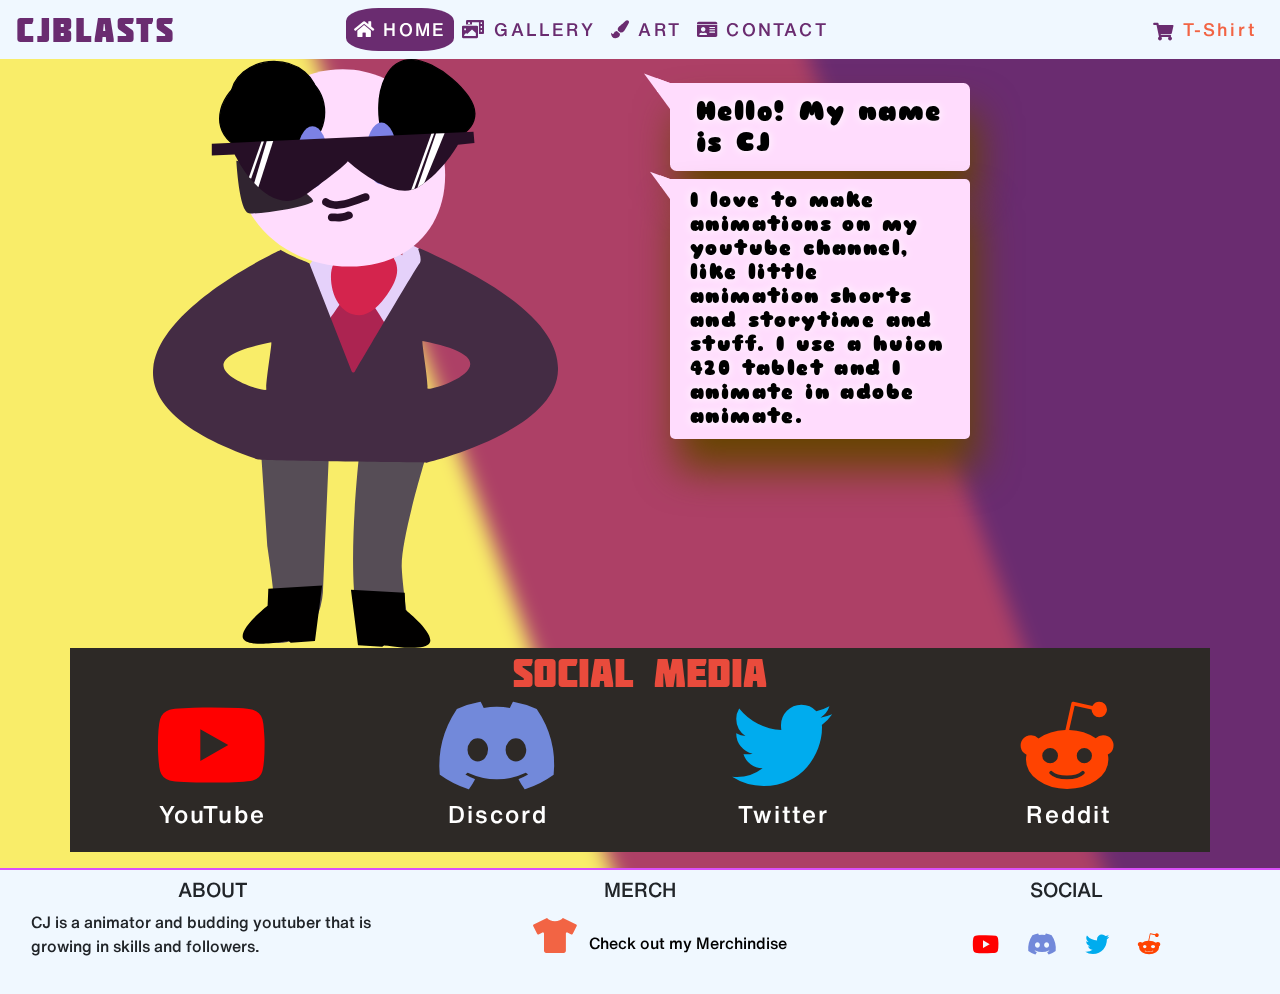
==== index.html @ e81a5bc8 "added media queries to help with stacking order of home page" ====
<!DOCTYPE html>
<html lang="en">
   <head>
      <meta charset="UTF-8" />
      <meta name="viewport" content="width=device-width, initial-scale=1.0" />
      <meta http-equiv="X-UA-Compatible" content="ie=edge" />
      <meta name="Description" content="animation premiere-pro cartoons" />
      <link rel="stylesheet"
         href="https://cdnjs.cloudflare.com/ajax/libs/twitter-bootstrap/4.5.2/css/bootstrap.min.css" />
      <link rel="stylesheet" href="https://cdnjs.cloudflare.com/ajax/libs/font-awesome/5.15.0/css/all.min.css" />
      <!-- *Custom CSS -->
      <link rel="preload" href="./css/fonts/HelveticaNowText-Medium.otf" />
      <link rel="preload" href="./css/fonts/Molot.otf" />
      <link rel="stylesheet" href="assets/css/transitions.css" />
      <link rel="stylesheet" href="assets/css/style.css" />
      <title>CJBlasts</title>
   </head>
   <body>
      <!-- *Navigation -->
      <!-- This was originally a basic bootrap navigation Bar template https://getbootstrap.com/docs/4.0/components/navbar/ -->
      <header class="container-fluid px-0">
         <nav class="my-navbar navbar navbar-expand-lg">
            <a class="navbar-brand banner-logo hvr-grow d-flex align-items-center" href="index.html">CJBlasts</a>
            <button
               class="navbar-toggler navbar-light"
               type="button"
               data-toggle="collapse"
               data-target="#navbarNav"
               aria-controls="navbarNav"
               aria-expanded="false"
               aria-label="Toggle navigation"
               >
            <span class="navbar-toggler-icon"></span>
            </button>
            <div class="collapse navbar-collapse" id="navbarNav">
               <!-- Aligned 4 main sites links to center to center -->
               <ul class="navbar-nav uppercase mx-auto my-auto justify-content-center">
                  <li class="nav-item active">
                     <a class="nav-link hvr-pulse-grow"
                        href="index.html"><i class="fas fa-home" aria-hidden="true"></i>
                     Home
                     <span class="sr-only">(current)</span></a>
                  </li>
                  <li class="nav-item">
                     <a class="nav-link hvr-pulse-grow"
                        href="gallery.html"><i class="fas fa-photo-video" aria-hidden="true"></i>
                     Gallery</a>
                  </li>
                  <li class="nav-item">
                     <a class="nav-link hvr-pulse-grow"
                        href="art.html"><i class="fas fa-paint-brush" aria-hidden="true"></i> Art</a>
                  </li>
                  <li class="nav-item">
                     <a class="nav-link hvr-pulse-grow"
                        href="contact.html"><i class="fas fa-id-card" aria-hidden="true"></i> Contact</a>
                  </li>
               </ul>
               <!-- Aligned Merch External Link to Right SIde -->
               <ul class="navbar-nav ml-auto justify-content-end">
                  <li class="nav-item sale">
                     <a class="nav-link hvr-grow" href="https://teespring.com/stores/cjblasts-merch" target="_blank"
                        rel="noopener" tabindex="-1" aria-disabled="true"><span id="purple"
                        ><i class="hvr-grow fas fa-shopping-cart"></i
                        ></span>
                     <span>T-Shirt</span></a>
                  </li>
               </ul>
            </div>
         </nav>
      </header>
      <!-- //*navigation -->
      <!-- Top Fold Figure-->
      <section class="container">
         <div class="row">
            <div class="col-6 col-md-6 col-sm-6 order-2 order-md-1 text-center">
               <svg class="my-fig" alt="animated Panda representing cjblasts" xmlns="http://www.w3.org/2000/svg"
                  viewbox="0 0 312.61 454.58" width="75%">
                  <defs>
                     <style>
                        .cls-1 {
                        fill: #e5d1fa;
                        }
                        .cls-2 {
                        fill: #564d56;
                        }
                        .cls-3 {
                        fill: #442c44;
                        }
                        .cls-4 {
                        fill: #010000;
                        }
                        .cls-5 {
                        fill: #ac2451;
                        }
                        .cls-6 {
                        fill: #d4244d;
                        }
                        .cls-7 {
                        fill: #ffdcfd;
                        }
                        .cls-8 {
                        stroke: #000;
                        stroke-miterlimit: 10;
                        }
                        .cls-9 {
                        fill: #302430;
                        }
                        .cls-10 {
                        fill: #260f26;
                        }
                        .cls-11 {
                        fill: #7c81e5;
                        }
                        .cls-12 {
                        fill: #fff;
                        }
                     </style>
                  </defs>
                  <title>introCJ</title>
                  <g id="Layer_1" data-name="Layer 1">
                     <g id="Layer_5" data-name="Layer 5">
                        <path class="cls-1"
                           d="M209.19,168.64a26.11,26.11,0,0,0-4,.94v-.06c1.3-1.78-.43-4.7-2.59-4.51a18.85,18.85,0,0,0-2.11.32,2.9,2.9,0,0,0-.06-.41,9.68,9.68,0,0,0,6.77-4,7.15,7.15,0,0,0,1.16-5,5.71,5.71,0,0,0-.85-2,2.77,2.77,0,0,0,1-1.17,5.59,5.59,0,0,0-1.69-7.23c-2.28-1.82-6.92-4.51-9.9-3.61s-3.89,4.61-4.47,7.5a3.26,3.26,0,0,0-.75-.12,3.18,3.18,0,0,0-4.5,0,3.11,3.11,0,0,0-.76,1.19c-.21.67-.39,1.34-.58,2a3,3,0,0,0-.59.15c-.07-.12-.15-.24-.23-.36l-.58-.73c-1.48-1.86-4.41-.63-5,1.32-.75,2.45-1.58,4.86-2.46,7.25,0-2.29-.06-4.59-.1-6.88,0-3.51-4.77-3.91-5.89-.8-.2.57-.4,1.13-.59,1.7a3.07,3.07,0,0,0-3-2.75c-5,0-7.21,7.74-9,11.43s-3.66,7.67-5.64,11.41v-.76c-.09-2.9-.19-5.8-.28-8.7-.07-2.08-2.57-4-4.51-2.59a10.34,10.34,0,0,0-1.66,1.51,2.42,2.42,0,0,0,0-.93,41.93,41.93,0,0,0,6.85-11c1.16-3.07-3-4.65-5-2.92a38,38,0,0,0-4.48,4.58,2.8,2.8,0,0,0-3.6.32c-.53.51-1,1-1.57,1.57a3.23,3.23,0,0,0-4.46.56,3.34,3.34,0,0,0-2-1.33,3.18,3.18,0,0,0-2.44-2.27c-.94-1.6-3.28-2.48-4.73-.76S122,155.09,120.7,157a2.5,2.5,0,0,0-.37,2.4h0a3.1,3.1,0,0,0,.59,3.61,7.66,7.66,0,0,0-.38,4.56,2.88,2.88,0,0,0,.72,1.24,31.3,31.3,0,0,0-1.58,5.78,3,3,0,0,0,2.22,3.62,3.07,3.07,0,0,0,1.17,0,42.47,42.47,0,0,0-1.57,4.7c-.54,2,1.47,4.55,3.69,3.69.3-.11.57-.25.84-.38a16.18,16.18,0,0,0-1.28,8.41c.39,2.63,4.32,2.8,5.48.72.52-.92,1-1.85,1.52-2.78q.06,3.62.33,7.23a3,3,0,0,0,1.7,2.62,37,37,0,0,0,1.75,4.56c1.08,2.32,5,1.71,5.48-.72q2-9.5,4.91-18.73l1.68-4.87a5.54,5.54,0,0,0,2.21,2.64,3,3,0,0,0,4.1-1.08,121.38,121.38,0,0,0,7.46-13.73c.89-1.85,1.77-3.71,2.67-5.55a80.61,80.61,0,0,0,.89,9.68c.33,2.19,3.64,2.93,5,1.32a10.78,10.78,0,0,0,2.18-4.12,6.57,6.57,0,0,0,2,2.13,2.74,2.74,0,0,0,2.38.27,5.34,5.34,0,0,0-.45,2.84,4.66,4.66,0,0,0,1.83,3.36c-5.13,4.55-10.12,9.26-15.37,13.68a2.55,2.55,0,0,0-.6,3.29,9.87,9.87,0,0,0-2,4,3.25,3.25,0,0,0,.42,2.45,3.09,3.09,0,0,0,4.51,3q6.24-3.5,12.64-6.69c-.16.42-.33.84-.49,1.27a3,3,0,0,0,2.1,3.69h0l1.5.36a2.87,2.87,0,0,0,3.42-1.71,10.89,10.89,0,0,0,3.32.21c3.83-.27,3.86-6.28,0-6a1.51,1.51,0,0,1-1.73-1.27,1.1,1.1,0,0,1,0-.18c.18-.37.36-.75.55-1.12a3,3,0,0,0,.07-2.78,54.46,54.46,0,0,0,3.3-6.34c7.33-4.07,14.75-8,22-12.17C214.65,172.3,212.37,168.15,209.19,168.64Z"
                           transform="translate(0.02 2)" />
                     </g>
                     <g id="Legs">
                        <path class="cls-2"
                           d="M83.59,304.25l4.6,69.7s6.36,41,4.82,44.23c-.06.13-21.08,12.72-20.52,21.68.29,4.63-2.15,8.31,22.93,8.82,22.57.45,30.89-16.72,33.93-28.35A54.53,54.53,0,0,0,131.1,410l5.19-119.57Z"
                           transform="translate(0.02 2)" />
                        <path class="cls-2"
                           d="M159.33,301.7S143,443.61,169.76,449.7s27.13-16.21,25.6-27c-1.17-8.23-3.07-23.72-3.38-32.17-.83-22.65,19.45-88.09,19.45-88.09Z"
                           transform="translate(0.02 2)" />
                        <path class="cls-3" d="M180,457" transform="translate(0.02 2)" />
                        <path class="cls-4"
                           d="M89,406.81l41.53-2.38L125,447.32l-18.72,1.19-1.53-1.19s-31.83,5.79-35.23-2S88.44,420,88.44,420Z"
                           transform="translate(0.02 2)" />
                        <path class="cls-4"
                           d="M194.3,410l-41.53-2.34,5.45,42.89,18.72,1.11,1.53-1.19s31.83,5.79,35.23-2-18.89-25.36-18.89-25.36Z"
                           transform="translate(0.02 2)" />
                     </g>
                     <g id="BOdy">
                        <path class="cls-5"
                           d="M184.7,211.25c1.52,20.14-12.23,46.87-27.32,46.87s-27.62-49.26-27.28-49.87c1.19-2.47,27.32-39.57,27.32-39.57S184.61,210.13,184.7,211.25Z"
                           transform="translate(0.02 2)" />
                        <path class="cls-6"
                           d="M137.33,166.1c0-13.63,9.12-21.68,24.06-21.68s27.06,3.05,27.06,16.68c0,6.21-3.51,12.53-7.66,18.68-5,7.35-13.26,16-21.41,16C144.45,195.79,137.33,179.7,137.33,166.1Z"
                           transform="translate(0.02 2)" />
                        <path class="cls-3"
                           d="M205.72,144.17l-1.06.47s3.45,8.55,1,11.23c-2.17,2.4-41.65,69.48-49.84,83.4a1.41,1.41,0,0,1-1.93.51,1.39,1.39,0,0,1-.61-.72l-32.64-83.45s-21.83-8.94-21.83-10.34c0,0-94.15,43-98.66,91.23-2.22,23.81,17.39,48.9,81,70.73,6.13,1,129.7,2.38,129.7,2.38s101-23.85,101.74-71.84C313,213,291.1,181.83,205.72,144.17ZM87.5,253.1c1,4.08-77.46-20.76,3.72-36.42C92.21,216.49,86.48,249,87.5,253.1Zm124.25-1c1-4.08-4.72-36.62-3.72-36.42,81.18,15.64,2.7,40.49,3.72,36.4Z"
                           transform="translate(0.02 2)" />
                     </g>
                     <path class="cls-7"
                        d="M66.48,84.59c0-40.68,33.61-78.66,80-78.66s79,41,79,81.66-27.61,70.66-74,70.66S66.48,125.27,66.48,84.59Z"
                        transform="translate(0.02 2)" />
                     <path class="cls-8" d="M237.67,68.3" transform="translate(0.02 2)" />
                     <path class="cls-8" d="M61.5,43.79" transform="translate(0.02 2)" />
                     <ellipse class="cls-8" cx="93.44" cy="29.83" rx="33.45" ry="27.96" />
                     <path class="cls-8"
                        d="M51.42,44.19C51.42,25,74.22,4.47,95,4.47S132.48,20,132.48,39.19,115.68,73.91,95,73.91,51.42,63.37,51.42,44.19Z"
                        transform="translate(0.02 2)" />
                     <path class="cls-8"
                        d="M174.25,36.1c-.05-15.79,6.26-37.6,25.09-37.6s49.09,25.8,49.09,41.6-21.27,24.6-40.1,24.6S174.35,70.59,174.25,36.1Z"
                        transform="translate(0.02 2)" />
                     <path class="cls-9"
                        d="M85.25,80.55,64.31,76.46s2,39.32,9.7,40.6,47.23-5.11,49.53-9.19S85.25,80.55,85.25,80.55Z"
                        transform="translate(0.02 2)" />
                     <path class="cls-10"
                        d="M163.47,101.7c-8,2.41-20.6,9.47-28.61,4.08-3.21-2.16-6.22,3-3,5.18,9.86,6.64,23.35-.51,33.23-3.47C168.75,106.4,167.18,100.6,163.47,101.7Z"
                        transform="translate(0.02 2)" />
                     <path class="cls-10"
                        d="M149.72,116c-4,1.88-7.59,1.28-11.82,1.33-3.86,0-3.87,6,0,6,2.61,0,5.07.4,7.69,0a24.28,24.28,0,0,0,7.16-2.2C156.24,119.52,153.2,114.35,149.72,116Z"
                        transform="translate(0.02 2)" />
                     <g id="pupils">
                        <ellipse class="cls-11" cx="123.05" cy="75.72" rx="11.89" ry="23.87" />
                        <ellipse class="cls-11" cx=" 176.31" cy="72.94" rx="11.89" ry="23.87" />
                     </g>
                  </g>
                  <g id="shades">
                     <path class="cls-10"
                        d="M247.36,54.17l-202,9.19v9.17L63,71.78s25,51.57,54.89,30.89c0,0,31.4-22.72,32.43-25.79a127.26,127.26,0,0,0,21.45,15.51,4.36,4.36,0,0,0,2.82,1.51c10.25,5.25,21.78,8.37,30.37,2.9,19.66-12.51,30.38-32.68,30.38-32.68l12.77-1.28Z"
                        transform="translate(0.02 2)" />
                     <polygon class="cls-12" points="74.05 91.37 75.71 92.51 85.57 63.6 83.72 63.61 74.05 91.37" />
                     <polygon class="cls-12"
                        points="201.65 100.42 199.3 101.19 214.85 57.65 217.05 57.58 201.65 100.42" />
                     <polygon class="cls-12" points="78.12 95.74 81.33 99 92.79 63.32 87.75 63.49 78.12 95.74" />
                     <polygon class="cls-12"
                        points="209.3 95.87 204.07 99.44 218.45 57.52 225.08 57.22 209.3 95.87" />
                  </g>
               </svg>
            </div>
            <div class="col-6 col-md-6 col-sm-6 order-1 order-md-2 speech1">
            <div class="col-md-6 col-sm-6">
                 <div class="speech-bubble bubble-box my-2 mt-4">Hello! My name is CJ</div>
               </div>
               <div class="col-md-6 col-sm-6">
                  <div class="speech-bubble2 bubble-box my-2">
                     I love to make animations on my youtube channel, like little
                     animation shorts and storytime and stuff. I use a huion 420 tablet
                     and I animate in adobe animate.
                  </div>
               </div>
            </div>
         </div>
      </section>
      <!-- Bottom Fold -->
      <div class="container social-media mb-3">
         <div class="row">
            <div class="col-12">
               <h1 class="text-center title">Social Media</h1>
            </div>
            <div class="col-6 col-sm-3 social-menuitem">
               <a class="hvr-icon-pulse-grow" href="https://www.youtube.com/channel/UCu1IbqTtDa-7ZE2TJ-E0V5A?"
                  target="_blank" rel="noopener"><i class="red fab fa-youtube hvr-icon" aria-hidden="true"></i>
               <span class="sr-only"></span><span class="menu-item">YouTube</span></a>
            </div>
            <div class="col-6 col-sm-3 social-menuitem">
               <a class="hvr-icon-pulse-grow" href="https://discord.gg/ZRtvAWMe7R" target="_blank"
                  rel="noopener"><i class="discord fab fa-discord hvr-icon" aria-hidden="true"></i>
               <span class="sr-only"></span><span class="menu-item">Discord</span></a>
            </div>
            <div class="col-6 col-sm-3 social-menuitem">
               <a class="hvr-icon-pulse-grow" href="https://twitter.com/BlastsCj" target="_blank"
                  rel="noopener"><i class="twitter fab fa-twitter hvr-icon" aria-hidden="true"></i>
               <span class="sr-only"></span><span class="menu-item">Twitter</span></a>
            </div>
            <div class="col-6 col-sm-3 social-menuitem">
               <a class="hvr-icon-pulse-grow" href="https://www.reddit.com/r/CJBlasts/" target="_blank"
                  rel="noopener"><i
                  class="reddit fab fa-reddit-alien hvr-icon"
                  aria-hidden="true"
                  ></i>
               <span class="sr-only"></span><span class="menu-item">Reddit</span></a>
            </div>
         </div>
      </div>
      <!--    Footer -->
      <footer class="container-fluid pt-2 social">
         <div class="row">
            <div class="col-sm-4">
               <h5 class="uppercase text-center">About</h5>
               <p class="inline-block px-3">
                  CJ is a animator and budding youtuber that is growing in skills and
                  followers.
               </p>
            </div>
            <div class="col-sm-4">
               <h5 class="uppercase text-center">Merch</h5>
               <ul class="text-center">
                  <li class="list-inline footer-item">
                     <a class="offer" href="https://teespring.com/stores/cjblasts-merch" target="_blank"
                        rel="noopener"><i class="fas fa-tshirt" title="Merchindise Store"></i>&nbsp;&nbsp;&nbsp;Check
                     out my <span>Merchindise</span></a>
                  </li>
               </ul>
            </div>
            <div class="col-sm-4">
               <h5 class="uppercase text-center">Social</h5>
               <ul class="list-inline social-links text-center">
                  <li class="list-inline-item ui-footer">
                     <a class="hvr-icon-pulse-grow btn-sm"
                        href="https://www.youtube.com/channel/UCu1IbqTtDa-7ZE2TJ-E0V5A?" target="_blank"
                        rel="noopener">
                     <i class="red fab fa-youtube hvr-icon" aria-hidden="true"></i>
                     <span class="sr-only"></span>
                     </a>
                  </li>
                  <li class="list-inline-item ui-footer">
                     <a class="hvr-icon-pulse-grow btn-sm" href="https://discord.gg/ZRtvAWMe7R" target="_blank"
                        rel="noopener">
                     <i
                        class="discord fab fa-discord hvr-icon"
                        aria-hidden="true"
                        ></i>
                     <span class="sr-only"></span>
                     </a>
                  </li>
                  <li class="list-inline-item ui-footer">
                     <a class="hvr-icon-pulse-grow btn-sm" href="https://twitter.com/BlastsCj" target="_blank"
                        rel="noopener"><i
                        class="twitter fab fa-twitter hvr-icon"
                        aria-hidden="true"
                        ></i>
                     <span class="sr-only"></span>
                     </a>
                  </li>
                  <li class="list-inline-item ui-footer">
                     <a class="hvr-icon-pulse-grow btn-sm" href="https://www.reddit.com/r/CJBlasts/" target="_blank"
                        rel="noopener">
                     <i
                        class="reddit fab fa-reddit-alien hvr-icon"
                        aria-hidden="true"
                        ></i>
                     <span class="sr-only"></span>
                     </a>
                  </li>
               </ul>
            </div>
         </div>
      </footer>
      <!--   //Footer -->
      <script src="https://cdnjs.cloudflare.com/ajax/libs/jquery/3.5.1/jquery.slim.min.js"></script>
      <script src="https://cdnjs.cloudflare.com/ajax/libs/popper.js/1.16.1/umd/popper.min.js"></script>
      <script src="https://cdnjs.cloudflare.com/ajax/libs/twitter-bootstrap/4.5.2/js/bootstrap.min.js"></script>
   </body>
</html>
---- assets/css/transitions.css ----
/* *Animation logo Eyes */
#eyes {
    animation: squeeze 2.4s infinite;
}

@keyframes blink {
    90% {
        transform: none;
        animation-timing-function: ease-in;
    }

    93% {
        transform: translateY(15px) scaleY(0);
    }

    100% {
        animation-timing-function: ease-out;
    }
}

@keyframes squeeze {
    90% {
        transform: none;
        animation-timing-function: ease-in;
    }

    93% {
        transform: translateY(3px) scaleY(0.8);
    }

    100% {
        animation-timing-function: ease-out;
    }
}

/* //*animation logo eyes */

/* Sun Glases */
@keyframes yourAnimation {
    0% {
        transform: rotate(0) translateY(-15%);
        opacity: 0;
    }

    100% {
        transform: rotate(0) translateY(0);
        opacity: 1;
    }
}

#shades {
    animation: yourAnimation 3s forwards 0s ease;
}

/* //Sun Glases */

/* *HOVER.CSS Grow animation */
.hvr-grow {
    display: inline-block;
    vertical-align: middle;
    transform: translateZ(0);
    box-shadow: 0 0 1px rgba(0, 0, 0, 0);
    backface-visibility: hidden;
    -moz-osx-font-smoothing: grayscale;
    transition-duration: 0.3s;
    transition-property: transform;
}

.hvr-grow:hover,
.hvr-grow:focus,
.hvr-grow:active {
    transform: scale(1.1);
}

/* //*banner grow animation */

/*      HOVER.CSS Pulse-Grow */
@-webkit-keyframes hvr-pulse {
    25% {
        -webkit-transform: scale(1.1);
        transform: scale(1.1)
    }

    75% {
        -webkit-transform: scale(0.9);
        transform: scale(0.9)
    }
}

@keyframes hvr-pulse {
    25% {
        -webkit-transform: scale(1.1);
        transform: scale(1.1)
    }

    75% {
        -webkit-transform: scale(0.9);
        transform: scale(0.9)
    }
}

.hvr-pulse {
    display: inline-block;
    vertical-align: middle;
    -webkit-transform: perspective(1px) translateZ(0);
    transform: perspective(1px) translateZ(0);
    box-shadow: 0 0 1px rgba(0, 0, 0, 0)
}

.hvr-pulse:active,
.hvr-pulse:focus,
.hvr-pulse:hover {
    -webkit-animation-name: hvr-pulse;
    animation-name: hvr-pulse;
    -webkit-animation-duration: 1s;
    animation-duration: 1s;
    -webkit-animation-timing-function: linear;
    animation-timing-function: linear;
    -webkit-animation-iteration-count: infinite;
    animation-iteration-count: infinite
}

@-webkit-keyframes hvr-pulse-grow {
    to {
        -webkit-transform: scale(1.1);
        transform: scale(1.1)
    }
}

@keyframes hvr-pulse-grow {
    to {
        -webkit-transform: scale(1.1);
        transform: scale(1.1)
    }
}

.hvr-pulse-grow {
    display: inline-block;
    vertical-align: middle;
    -webkit-transform: perspective(1px) translateZ(0);
    transform: perspective(1px) translateZ(0);
    box-shadow: 0 0 1px rgba(0, 0, 0, 0);
}

.hvr-pulse-grow:active,
.hvr-pulse-grow:focus,
.hvr-pulse-grow:hover {
    -webkit-animation-name: hvr-pulse-grow;
    animation-name: hvr-pulse-grow;
    -webkit-animation-duration: .3s;
    animation-duration: .3s;
    -webkit-animation-timing-function: linear;
    animation-timing-function: linear;
    -webkit-animation-iteration-count: infinite;
    animation-iteration-count: infinite;
    -webkit-animation-direction: alternate;
    animation-direction: alternate;

}

/*    //  HOVER.CSS Pulse-Grow */


/* HOVER CSS Icon Pulse Grow */
@-webkit-keyframes hvr-icon-pulse-grow {
    to {
        -webkit-transform: scale(1.3);
        transform: scale(1.3);
    }
}

@keyframes hvr-icon-pulse-grow {
    to {
        -webkit-transform: scale(1.3);
        transform: scale(1.3);
    }
}

.hvr-icon-pulse-grow {
    display: inline-block;
    vertical-align: middle;
    -webkit-transform: perspective(1px) translateZ(0);
    transform: perspective(1px) translateZ(0);
    box-shadow: 0 0 1px rgba(0, 0, 0, 0);
}

.hvr-icon-pulse-grow .hvr-icon {
    -webkit-transform: translateZ(0);
    transform: translateZ(0);
    -webkit-transition-timing-function: ease-out;
    transition-timing-function: ease-out;
}

.hvr-icon-pulse-grow:active .hvr-icon,
.hvr-icon-pulse-grow:focus .hvr-icon,
.hvr-icon-pulse-grow:hover .hvr-icon {
    -webkit-animation-name: hvr-icon-pulse-grow;
    animation-name: hvr-icon-pulse-grow;
    -webkit-animation-duration: 0.3s;
    animation-duration: 0.3s;
    -webkit-animation-timing-function: linear;
    animation-timing-function: linear;
    -webkit-animation-iteration-count: infinite;
    animation-iteration-count: infinite;
    -webkit-animation-direction: alternate;
    animation-direction: alternate;
}

@-webkit-keyframes hvr-icon-pulse-shrink {
    to {
        -webkit-transform: scale(0.8);
        transform: scale(0.8);
    }
}

@keyframes hvr-icon-pulse-shrink {
    to {
        -webkit-transform: scale(0.8);
        transform: scale(0.8);
    }
}

/*  //HOVER CSS Icon Pulse Grow */

/* CJ slides in/// Contact Page*/
@keyframes yourAnimation1 {
    0% {
        transform: rotate(0) translatex(-100%);
        opacity: 0;
    }

    100% {
        transform: rotate(0) translatex(0);
        opacity: 1;
    }
}

#slid-in {
    animation: yourAnimation1 4s forwards 0s ease;
}

/* // CJ slides in */

/* Speech Bubbles */
@keyframes yourAnimation2 {
    0% {
        transform: translateX(200px);
    }

    7% {
        transform: rotate(xx) translateX(900px);
    }
}

.speech1 {
    animation: yourAnimation2 2s forwards 0s linear;

}

/* //Speech Bubbles */
---- assets/css/style.css ----
@import url(https://fonts.googleapis.com/css?family=Sniglet|Raleway:900);

@font-face {
    font-family: HelveticaRegular;
    src: url(../css/fonts/HelveticaNowText-Regular.otf);
}

@font-face {
    font-family: HelveticaMedium;
    src: url(../css/fonts/HelveticaNowText-Medium.otf);
}

@font-face {
    font-family: Molot;
    src: url(../css/fonts/Molot.otf);
}

:root {
    --active-color: #f26444;
}

/* I customimzed and changed colours taken from a pattern at https://gradienta.io/ */
body {
    font-family: "HelveticaMedium";
    height: 100%;
    background: linear-gradient(70deg,
            #f9ed69 0%,
            #f9ed69 40%,
            #ad4066 calc(40% + 1px),
            #ad4066 60%,
            #ad4066 calc(60% + 1px),
            #ad4066 70%,
            #6a2c70 calc(70% + 1px),
            #6a2c70 100%);
    background-repeat: no-repeat;
    background-size: cover;
    backdrop-filter: blur(10px);
    /* backdrop-filter: invert(1); */
}

#purple {
    color: #6a2c70;
}

.purple {
    color: #6a2c70;
}

.discord {
    color: #7289da;
}

.twitter {
    color: #00acee;
}

.reddit {
    color: #ff4301;
}

.red {
    color: #ff0000;
}

.sale span {
    color: #f26444;
}

.sale a {
    color: #6a2c70;
}

/*........................................... //Colours */

/* .......................................... special */
h1,
h2,
h3,
h4 {
    margin: 0;
}

.uppercase {
    text-transform: uppercase;
}

.inline-block {
    display: inline-block;
}

.text-center {
    text-align: center;
}

h1 {
    font-family: "Molot";
}

/* .............................................................// special */

/*  .........................................Customized Bootsrap Navigation */
.navbar .navbar-brand {
    font-family: "Molot";
    color: #6a2c70;
    font-size: 34px;
    max-height: 40px;
    max-width: 30%;
    letter-spacing: 2.5px;
    overflow: visible;
    padding-top: 0;
    padding-bottom: 0;
}

.my-navbar {
    font-family: "HelveticaMedium";
    background-color: aliceblue;
    width: 100%;
    z-index: 3;
}

a.nav-link {
    font-size: 18px;
}

.navbar-nav .nav-link {
    color: #6a2c70;
    letter-spacing: 2.2px;
}

.navbar-nav>.active>a {
    background-color: #6a2c70;
    color: #fff;
    border-radius: 30%;
}

/*  ...........................//.Navigation */

/* .................................................Home Page Top Fold*/
/* Added an extra speech bubble and customized font properties and colours, original source found https://www.youtube.com/watch?v=4n-HajZScKQ*/

.bubble-box {
    margin: 0;
    background: transparent;
    font-size: 25px;
    font-family: "Sniglet", cursive;
    font-weight: 800;
    display: flex;
    width: 300px;
}

.speech-bubble {
    font-size: 26px !important;

}

.speech-bubble,
.speech-bubble2 {
    color: black;
    text-shadow: white 0px 0px 10px;
    background-color: #ffdcfd;
    padding: 0.5em 1em;
    position: relative;
    border-radius: 0 0.25em 0.25em 0.25em;
    box-shadow: 7px 30px 40px #664400;
    transition: 0.5s;
    animation: speech 0.7s linear 1;
    /* More custom code */
    font-family: "Sniglet", cursive;
    font-size: 20px;
    line-height: 1.2;
    letter-spacing: 1.4px;
    font-weight: 600;
    align-content: justify;
}

.speech-bubble2::after,
.speech-bubble::after {
    content: "";
    position: absolute;
    border: 0.5em solid transparent;
    border-top-color: #ffdcfd;
    border-right-color: #ffdcfd;
    right: 100%;
    top: 0%;
    transform: skewY(20deg);
    transform-origin: 100% 100%;
}


/*Keyframes copied from original source found https://www.youtube.com/watch?v=4n-HajZScKQ*/
@keyframes speech {

    0% {
        top: -20px;
    }

    25% {
        top: 5px;
        box-shadow: 7px 40px 40px #664400;
    }

    50% {
        top: 20px;
    }

    75% {
        top: -20px;
        box-shadow: 7px -10px 50px #664400;
    }

    0% {
        top: -20px;
    }
}

.title {
    color: #e94b3cff;
}

.social-media {
    background: #2d2926ff;
}

.social-menuitem {
    text-align: center;
    padding-bottom: 20px;
}

.social-menuitem a {
    color: #fff;
    font-size: 24px;
    text-decoration: none;
    font-weight: 200;
    letter-spacing: 2px;
}

.social-menuitem a i {
    font-size: 100px;
    display: block;
}

.social-media a:hover {
    color: #ff4301;

}

/* ....................................................*Footer       */
footer {

    background-color: aliceblue;
    height: 100%;
    border-top: solid 2px#da50fa;
}

.social-links.btn-fr {
    padding: 0.25rem 0.5rem;
    font-size: 2rem;
    line-height: 2.5;
}

.footer-item a i {
    padding-top: 8px;
    display: inline-block;
    font-size: 35px;
    color: #f26444;
}

.footer-item a {
    width: 100%;
    text-decoration: none;
    color: black;
    height: 100px;
}



/*.............................................//*Footer */

/* Video modals copied from https://mdbootstrap.com/plugins/jquery/video/ */
.gallery {
    -webkit-column-count: 3;
    -moz-column-count: 3;
    column-count: 3;
    -webkit-column-width: 33%;
    -moz-column-width: 33%;
    column-width: 33%;
}

.gallery .pics {
    -webkit-transition: all 350ms ease;
    transition: all 350ms ease;
}

.gallery .animation {
    -webkit-transform: scale(1);
    -ms-transform: scale(1);
    transform: scale(1);
}

@media (max-width: 450px) {
    .gallery {
        -webkit-column-count: 1;
        -moz-column-count: 1;
        column-count: 1;
        -webkit-column-width: 100%;
        -moz-column-width: 100%;
        column-width: 100%;
    }
}

@media (max-width: 400px) {
    .btn.filter {
        padding-left: 1.1rem;
        padding-right: 1.1rem;
    }
}

/*................................................ //Gallery */
.btn-sm {
    padding: 0.25rem 0.5rem;
    font-size: 1.5rem;
    line-height: 2.5;
    border-radius: 0.2rem;
}

.showcase-video {
    background: #fff;
    border: 2px solid #da50fa;
    box-shadow: 10px 10px 8px #888888;
    width: 90%;
}

.embed-responsive-16by9 {
    min-height: 315px;
}

.showcase-text {
    padding-left: 20px;
    text-align: center;
    letter-spacing: 2px;
    word-spacing: 3px;
    line-height: 1.5;
    min-height: 315px;
    text-shadow: 0.1px 0.1px 0.1px #000;
}

.modal,
a {
    cursor: pointer;
}

.showcase-link,
a:hover,
a:focus,
a:active {
    text-decoration: none;
    color: inherit;
}

/*Customized Social Links and image borders on modals*/

.social-links.btn-fr {
    padding: 0.25rem 0.5rem;
    font-size: 1.5rem;
    line-height: 2.5;
}

.img-fluid {
    max-width: 100%;
    height: auto;
    border: 2px solid #da50fa;
    box-shadow: 10px 10px 8px #888888;
}

/*       //Gallery */

/* ..........................................................Art Page */

/* Flex Grid taken from W3School https://www.w3schools.com/howto/howto_css_image_grid_responsive.asp */
.row .art-row {
    display: flex;
    flex-wrap: wrap;
    padding: 0 4px;
}

/* Create four equal columns that sits next to each other */
.column {
    flex: 25%;
    max-width: 25%;
    padding: 0 4px;
}

.column img {
    margin-top: 8px;
    vertical-align: middle;
    width: 100%;
}

/* Responsive layout - makes a two column-layout instead of four columns */
@media screen and (max-width: 800px) {
    .column {
        flex: 50%;
        max-width: 50%;
    }
}

/* Responsive layout - makes the two columns stack on top of each other instead of next to each other */
@media screen and (max-width: 600px) {
    .column {
        flex: 100%;
        max-width: 100%;
    }
}



/*  //Art */

/* Contact US  */
/* orignial form is called "under the sea" found at https://www.mockplus.com/blog/post/contact-us-page-template 
Some custom colors and font properties in below code*/

form {
    margin: 0 auto;
    width: 80%;
    color: black;
    position: relative;
    /* To make animation slide behind the form */
    overflow: hidden;
    z-index: 5;
    overflow: hidden;
}

label,
input,
textarea {
    display: block;
    width: 80%;
}

input,
textarea {
    width: 80%;
    border-radius: 20px;
    outline: none;
    padding: 10px;
    font-family: "Sniglet", cursive;
    font-size: 1em;
    color: #676767;
    transition: border 0.5s;
    -webkit-transition: border 0.5s;
    -moz-transition: border 0.5s;
    -o-transition: border 0.5s;
    border: solid 3px #da50fa;
    -webkit-box-sizing: border-box;
    -moz-box-sizing: border-box;
    box-sizing: border-box;
}

input:focus,
textarea:focus {
    border: solid 3px #da50fa;
}

textarea {
    height: 100px;
    resize: none;
    overflow: auto;
}

input[type="submit"] {
    background-color: #f26444;
    color: white;
    height: 50px;
    cursor: pointer;
    margin-top: 30px;
    font-size: 1.29em;
    font-family: "Sniglet", cursive;
    -webkit-transition: background-color 0.5s;
    -moz-transition: background-color 0.5s;
    -o-transition: background-color 0.5s;
    transition: background-color 0.5s;
}

input[type="submit"]:hover {
    background-color: #f26444;
}

label {
    font-size: 1.5em;
    margin-top: 20px;
    padding-left: 20px;
}


.contact-box {
    letter-spacing: 2px;
    word-spacing: 4px;
    line-height: 1.5;
    min-height: 315px;
    text-shadow: 0.1px 0.1px 0.1px #000;
    font-size: 18px;
}

svg.my-fig {}

@media (max-width: 767px) {
    .speech1 {
        order: 1;
    }

    svg.my-fig {
        order: 2;
        height: 700px;
        width: auto;
        position: relative;
        ;
    }
}



@media (max-width: 1199px) {
    svg.my-fig {
        height: 400px;
        width: auto;
        position: relative;
        content-visibility: auto;
        top: 350px;
        right: 130px;
        display: block;

    }

    .social-media {
        position: relative;
        top: 200px;
    }

    footer {
        position: relative;
        top: 190px;
    }

}
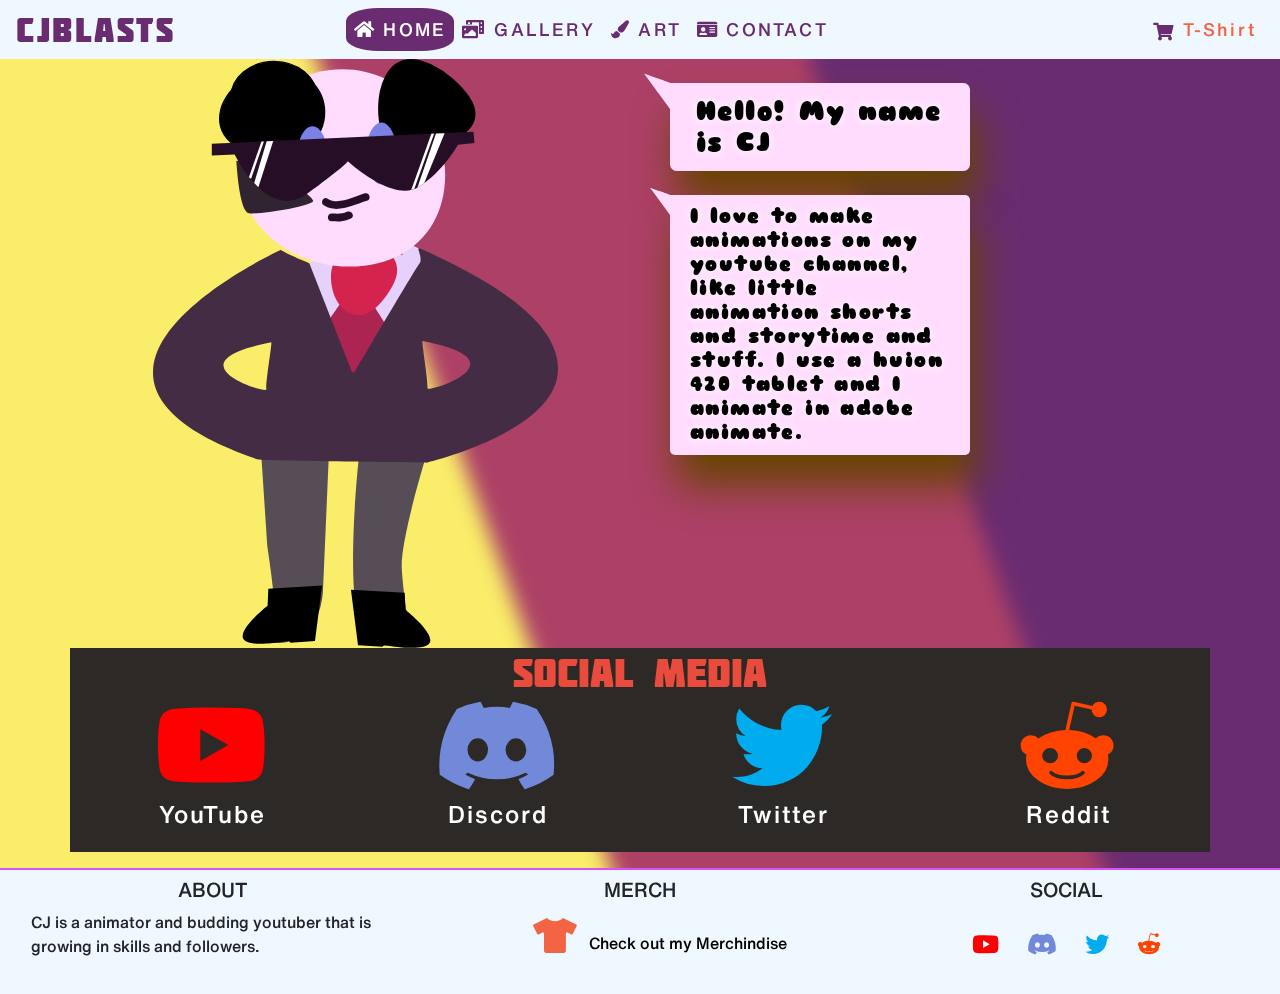
==== commit 9fd3c3dc: "updated media queries for home page" ====
--- a/index.html
+++ b/index.html
@@ -193,7 +193,7 @@
                  <div class="speech-bubble bubble-box my-2 mt-4">Hello! My name is CJ</div>
                </div>
                <div class="col-md-6 col-sm-6">
-                  <div class="speech-bubble2 bubble-box my-2">
+                  <div class="speech-bubble2 bubble-box mt-4 my-2">
                      I love to make animations on my youtube channel, like little
                      animation shorts and storytime and stuff. I use a huion 420 tablet
                      and I animate in adobe animate.
--- a/assets/css/style.css
+++ b/assets/css/style.css
@@ -514,7 +514,7 @@
         height: 700px;
         width: auto;
         position: relative;
-        ;
+
     }
 }
 
@@ -542,4 +542,25 @@
         top: 190px;
     }
 
+    .speech-bubble2::after,
+    .speech-bubble::after {
+        content: "";
+        position: absolute;
+        border: 0.5em solid transparent;
+        border-top-color: #ffdcfd;
+        border-right-color: #ffdcfd;
+        right: 80%;
+        top: 100%;
+        transform: skewY(5deg);
+        transform-origin: 100% 100%;
+    }
+
+
+    .speech-bubble,
+    .speech-bubble2 {
+        border-radius: 0.25em 0.25em 0.25em 0.25em;
+
+
+    }
+
 }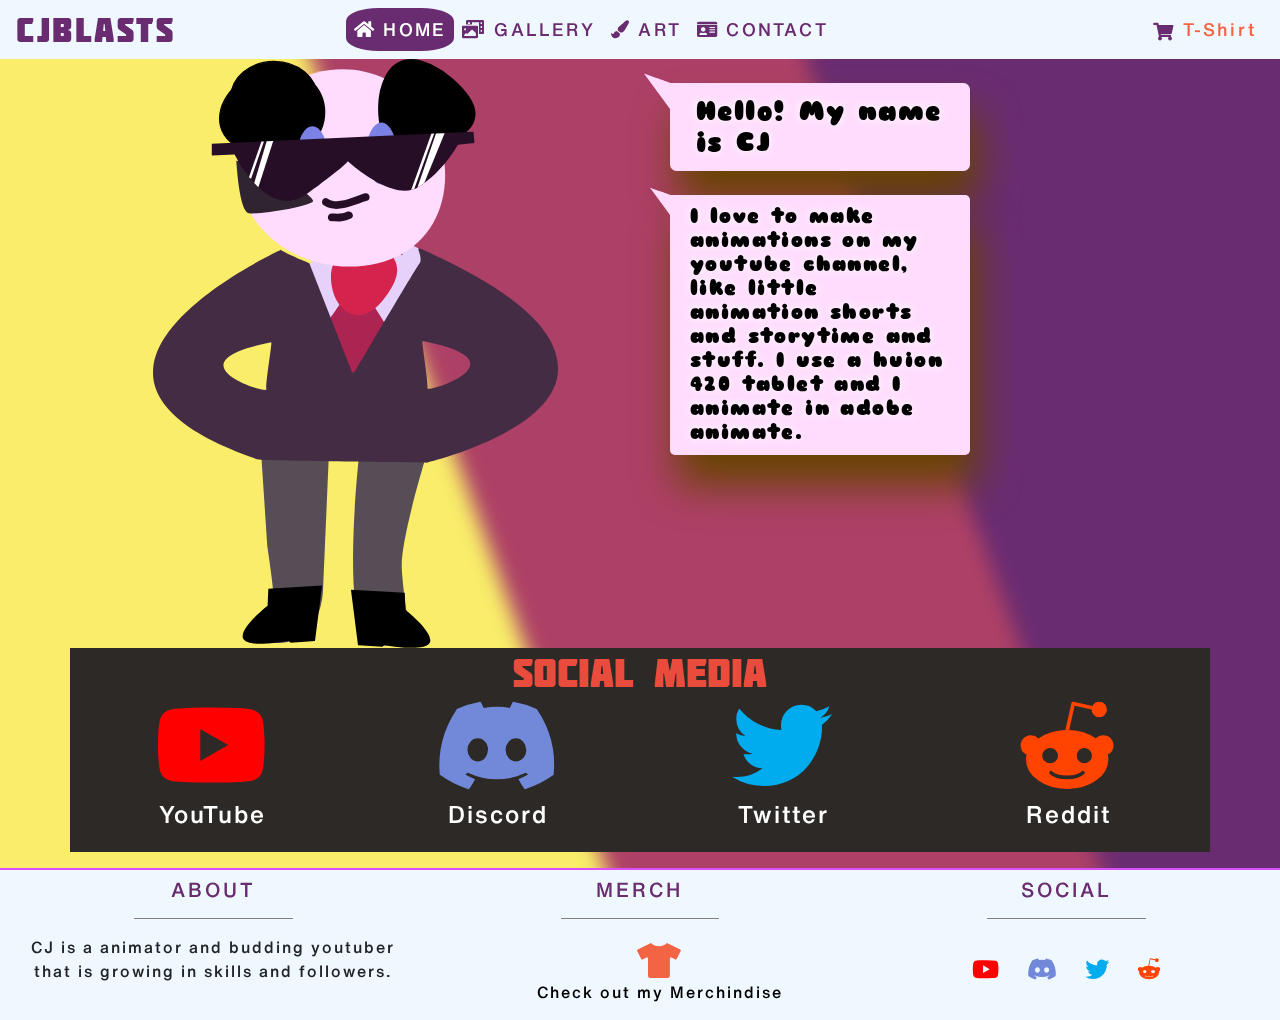
==== commit 0ce05182: "fixed layout global layout of the footer" ====
--- a/index.html
+++ b/index.html
@@ -18,7 +18,8 @@
    <body>
       <!-- *Navigation -->
       <!-- This was originally a basic bootrap navigation Bar template https://getbootstrap.com/docs/4.0/components/navbar/ -->
-      <header class="container-fluid px-0">
+      <div class="wrapper">
+        <header class="container-fluid px-0">
          <nav class="my-navbar navbar navbar-expand-lg">
             <a class="navbar-brand banner-logo hvr-grow d-flex align-items-center" href="index.html">CJBlasts</a>
             <button
@@ -236,26 +237,29 @@
       <!--    Footer -->
       <footer class="container-fluid pt-2 social">
          <div class="row">
-            <div class="col-sm-4">
-               <h5 class="uppercase text-center">About</h5>
+            <div class="col-sm-4 text-center">
+               <h5 class="footer-title uppercase">About</h5>
+               <hr class="new1">
                <p class="inline-block px-3">
                   CJ is a animator and budding youtuber that is growing in skills and
                   followers.
                </p>
             </div>
-            <div class="col-sm-4">
-               <h5 class="uppercase text-center">Merch</h5>
+            <div class="col-sm-4 text-center">
+               <h5 class="footer-title uppercase">Merch</h5>
+               <hr class="new1">
                <ul class="text-center">
                   <li class="list-inline footer-item">
                      <a class="offer" href="https://teespring.com/stores/cjblasts-merch" target="_blank"
-                        rel="noopener"><i class="fas fa-tshirt" title="Merchindise Store"></i>&nbsp;&nbsp;&nbsp;Check
-                     out my <span>Merchindise</span></a>
+                        rel="noopener"><i class="fas fa-tshirt" title="Merchindise Store"></i><p>Check
+                     out my <span>Merchindise</span></p></a>
                   </li>
                </ul>
             </div>
-            <div class="col-sm-4">
-               <h5 class="uppercase text-center">Social</h5>
-               <ul class="list-inline social-links text-center">
+            <div class="col-sm-4 text-center">
+               <h5 class="footer-title uppercase ">Social</h5>
+               <hr class="new1">
+               <ul class="list-inline social-links">
                   <li class="list-inline-item ui-footer">
                      <a class="hvr-icon-pulse-grow btn-sm"
                         href="https://www.youtube.com/channel/UCu1IbqTtDa-7ZE2TJ-E0V5A?" target="_blank"
@@ -298,6 +302,8 @@
          </div>
       </footer>
       <!--   //Footer -->
+      </div>
+    
       <script src="https://cdnjs.cloudflare.com/ajax/libs/jquery/3.5.1/jquery.slim.min.js"></script>
       <script src="https://cdnjs.cloudflare.com/ajax/libs/popper.js/1.16.1/umd/popper.min.js"></script>
       <script src="https://cdnjs.cloudflare.com/ajax/libs/twitter-bootstrap/4.5.2/js/bootstrap.min.js"></script>
--- a/assets/css/style.css
+++ b/assets/css/style.css
@@ -35,8 +35,10 @@
     background-repeat: no-repeat;
     background-size: cover;
     backdrop-filter: blur(10px);
-    /* backdrop-filter: invert(1); */
-}
+    /* overflow: hidden; */
+}
+
+.wrapper {}
 
 #purple {
     color: #6a2c70;
@@ -270,8 +272,25 @@
     text-decoration: none;
     color: black;
     height: 100px;
-}
-
+    letter-spacing: 2px;
+    font-size: 16px;
+
+}
+
+footer .footer-title {
+    color: #6a2c70;
+    font-weight: 400;
+    letter-spacing: 3px;
+}
+
+footer p {
+    letter-spacing: 2px;
+}
+
+hr.new1 {
+    border-top: 1px solid #808080;
+    width: 40%;
+}
 
 
 /*.............................................//*Footer */
@@ -502,32 +521,15 @@
     font-size: 18px;
 }
 
-svg.my-fig {}
-
-@media (max-width: 767px) {
-    .speech1 {
-        order: 1;
-    }
-
+/* .................Home Page...........................Media Queries */
+@media (max-width: 575px) and (max-width: 767px) {
     svg.my-fig {
-        order: 2;
-        height: 700px;
-        width: auto;
-        position: relative;
-
-    }
-}
-
-
-
-@media (max-width: 1199px) {
-    svg.my-fig {
-        height: 400px;
+        height: 410px;
         width: auto;
         position: relative;
         content-visibility: auto;
         top: 350px;
-        right: 130px;
+        right: 100%;
         display: block;
 
     }
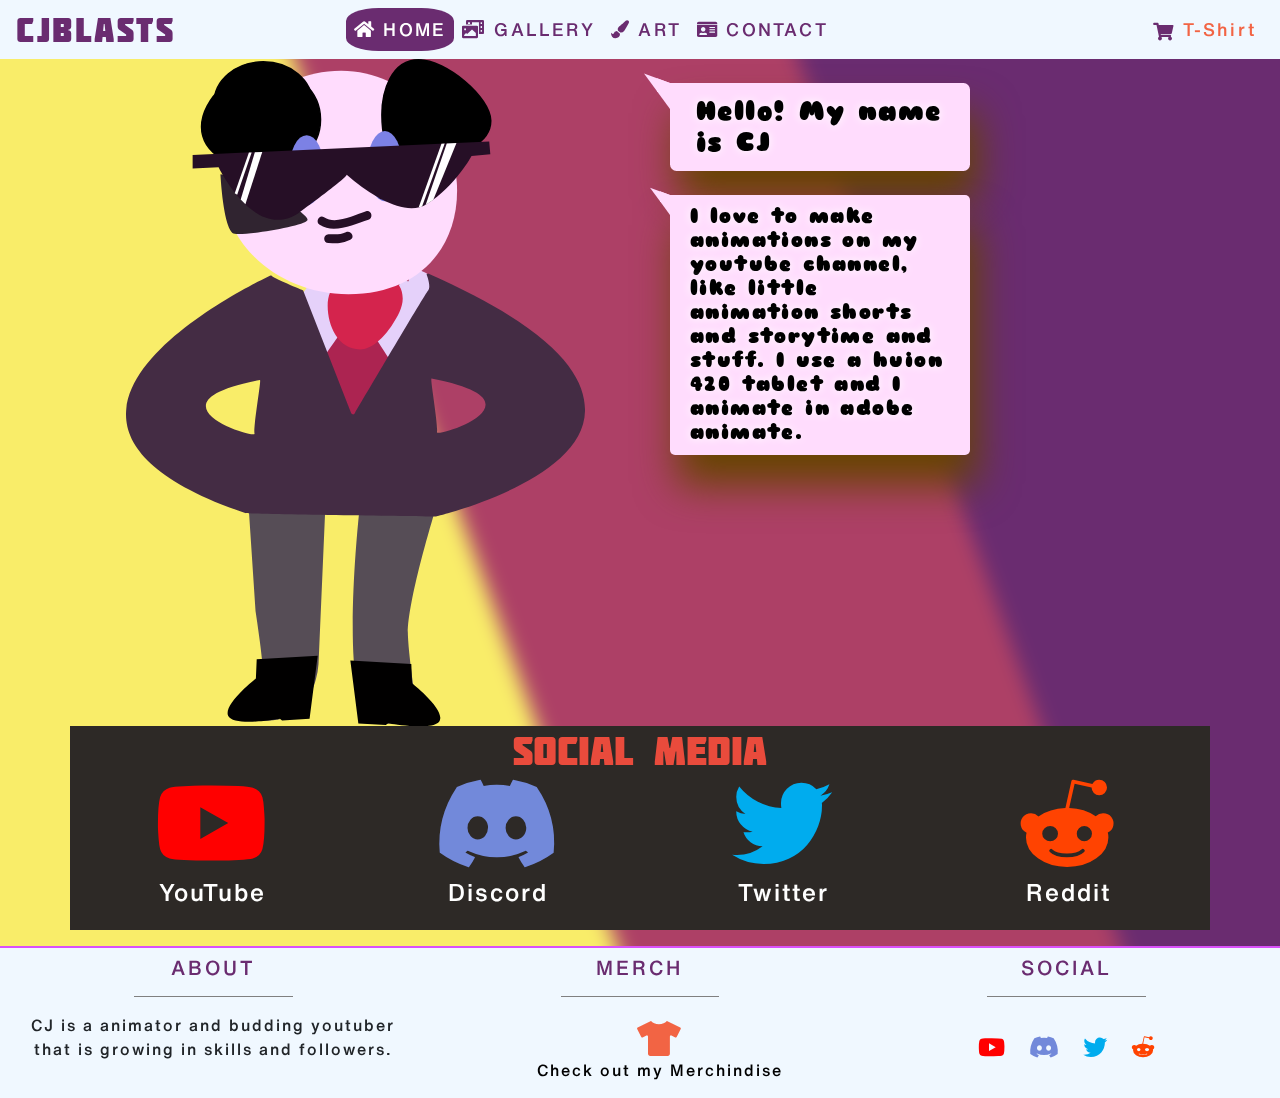
==== commit 6e434b6a: "updated indent code in css" ====
--- a/index.html
+++ b/index.html
@@ -73,9 +73,9 @@
       <!-- Top Fold Figure-->
       <section class="container">
          <div class="row">
-            <div class="col-6 col-md-6 col-sm-6 order-2 order-md-1 text-center">
+            <div class="col-6 col-md-6 col-sm-4 order-2 order-md-1 text-center">
                <svg class="my-fig" alt="animated Panda representing cjblasts" xmlns="http://www.w3.org/2000/svg"
-                  viewbox="0 0 312.61 454.58" width="75%">
+                  viewbox="0 0 312.61 454.58" width="85%">
                   <defs>
                      <style>
                         .cls-1 {
@@ -189,11 +189,11 @@
                   </g>
                </svg>
             </div>
-            <div class="col-6 col-md-6 col-sm-6 order-1 order-md-2 speech1">
-            <div class="col-md-6 col-sm-6">
+            <div class="col-6 col-md-6 col-sm-4 order-1 order-md-2">
+            <div class="col-md-6 col-sm-4">
                  <div class="speech-bubble bubble-box my-2 mt-4">Hello! My name is CJ</div>
                </div>
-               <div class="col-md-6 col-sm-6">
+               <div class="col-md-6 col-sm-4">
                   <div class="speech-bubble2 bubble-box mt-4 my-2">
                      I love to make animations on my youtube channel, like little
                      animation shorts and storytime and stuff. I use a huion 420 tablet
@@ -235,7 +235,7 @@
          </div>
       </div>
       <!--    Footer -->
-      <footer class="container-fluid pt-2 social">
+      <footer class="footer-home container-fluid pt-2 social">
          <div class="row">
             <div class="col-sm-4 text-center">
                <h5 class="footer-title uppercase">About</h5>
@@ -259,7 +259,7 @@
             <div class="col-sm-4 text-center">
                <h5 class="footer-title uppercase ">Social</h5>
                <hr class="new1">
-               <ul class="list-inline social-links">
+               <ul class="list-inline social-links d-flex justify-content-center">
                   <li class="list-inline-item ui-footer">
                      <a class="hvr-icon-pulse-grow btn-sm"
                         href="https://www.youtube.com/channel/UCu1IbqTtDa-7ZE2TJ-E0V5A?" target="_blank"
--- a/assets/css/style.css
+++ b/assets/css/style.css
@@ -188,33 +188,6 @@
     transform-origin: 100% 100%;
 }
 
-
-/*Keyframes copied from original source found https://www.youtube.com/watch?v=4n-HajZScKQ*/
-@keyframes speech {
-
-    0% {
-        top: -20px;
-    }
-
-    25% {
-        top: 5px;
-        box-shadow: 7px 40px 40px #664400;
-    }
-
-    50% {
-        top: 20px;
-    }
-
-    75% {
-        top: -20px;
-        box-shadow: 7px -10px 50px #664400;
-    }
-
-    0% {
-        top: -20px;
-    }
-}
-
 .title {
     color: #e94b3cff;
 }
@@ -246,57 +219,8 @@
 
 }
 
-/* ....................................................*Footer       */
-footer {
-
-    background-color: aliceblue;
-    height: 100%;
-    border-top: solid 2px#da50fa;
-}
-
-.social-links.btn-fr {
-    padding: 0.25rem 0.5rem;
-    font-size: 2rem;
-    line-height: 2.5;
-}
-
-.footer-item a i {
-    padding-top: 8px;
-    display: inline-block;
-    font-size: 35px;
-    color: #f26444;
-}
-
-.footer-item a {
-    width: 100%;
-    text-decoration: none;
-    color: black;
-    height: 100px;
-    letter-spacing: 2px;
-    font-size: 16px;
-
-}
-
-footer .footer-title {
-    color: #6a2c70;
-    font-weight: 400;
-    letter-spacing: 3px;
-}
-
-footer p {
-    letter-spacing: 2px;
-}
-
-hr.new1 {
-    border-top: 1px solid #808080;
-    width: 40%;
-}
-
-
-/*.............................................//*Footer */
-
 /* Video modals copied from https://mdbootstrap.com/plugins/jquery/video/ */
-.gallery {
+/* .gallery {
     -webkit-column-count: 3;
     -moz-column-count: 3;
     column-count: 3;
@@ -332,9 +256,9 @@
         padding-left: 1.1rem;
         padding-right: 1.1rem;
     }
-}
-
-/*................................................ //Gallery */
+} */
+
+/* ...............Custom Code for modals...................................Gallery */
 .btn-sm {
     padding: 0.25rem 0.5rem;
     font-size: 1.5rem;
@@ -354,7 +278,7 @@
 }
 
 .showcase-text {
-    padding-left: 20px;
+    padding: 25px;
     text-align: center;
     letter-spacing: 2px;
     word-spacing: 3px;
@@ -391,54 +315,17 @@
     box-shadow: 10px 10px 8px #888888;
 }
 
-/*       //Gallery */
-
-/* ..........................................................Art Page */
-
-/* Flex Grid taken from W3School https://www.w3schools.com/howto/howto_css_image_grid_responsive.asp */
-.row .art-row {
-    display: flex;
-    flex-wrap: wrap;
-    padding: 0 4px;
-}
-
-/* Create four equal columns that sits next to each other */
-.column {
-    flex: 25%;
-    max-width: 25%;
-    padding: 0 4px;
-}
-
-.column img {
-    margin-top: 8px;
-    vertical-align: middle;
-    width: 100%;
-}
-
-/* Responsive layout - makes a two column-layout instead of four columns */
-@media screen and (max-width: 800px) {
-    .column {
-        flex: 50%;
-        max-width: 50%;
-    }
-}
-
-/* Responsive layout - makes the two columns stack on top of each other instead of next to each other */
-@media screen and (max-width: 600px) {
-    .column {
-        flex: 100%;
-        max-width: 100%;
-    }
-}
-
-
-
-/*  //Art */
+/*   ............................................... //Gallery */
+
+
+
+/*  ..............................//Art */
 
 /* Contact US  */
+
 /* orignial form is called "under the sea" found at https://www.mockplus.com/blog/post/contact-us-page-template 
 Some custom colors and font properties in below code*/
-
+/*................................................................................... Contact US  */
 form {
     margin: 0 auto;
     width: 80%;
@@ -521,15 +408,102 @@
     font-size: 18px;
 }
 
+/* ......................................................*Footer       */
+footer {
+    background-color: aliceblue;
+    height: 100%;
+    border-top: solid 2px#da50fa;
+}
+
+.social-links.btn-fr {
+    padding: 0.25rem 0.5rem;
+    font-size: 2rem;
+    line-height: 2.5;
+}
+
+.footer-item a i {
+    padding-top: 8px;
+    display: inline-block;
+    font-size: 35px;
+    color: #f26444;
+}
+
+.footer-item a {
+    width: 100%;
+    text-decoration: none;
+    color: black;
+    height: 100px;
+    letter-spacing: 2px;
+    font-size: 16px;
+
+}
+
+footer .footer-title {
+    color: #6a2c70;
+    font-weight: 400;
+    letter-spacing: 3px;
+}
+
+footer p {
+    letter-spacing: 2px;
+}
+
+hr.new1 {
+    border-top: 1px solid #808080;
+    width: 40%;
+}
+
+/*.............................................//*Footer */
+/* .........................................................Art page Flex Grid */
+/* .............................................................Art Page */
+/* Flex Grid taken from W3School https://www.w3schools.com/howto/howto_css_image_grid_responsive.asp */
+.art-row {
+    display: flex;
+    flex-wrap: wrap;
+    padding: 0 4px;
+}
+
+.column {
+    flex: 25%;
+    max-width: 25%;
+    padding: 0 4px;
+}
+
+.column img {
+    margin-top: 8px;
+    vertical-align: middle;
+    width: 100%;
+}
+    .column {
+        flex: 50%;
+        max-width: 50%;
+    }
+}
+
+    .column {
+    flex: 100%;
+    max-width: 100%;
+}
+}
+
+/* .................ART flex grid..................................Media Queries */
+@media screen and (max-width: 600px) {
+    .column {
+        flex: 100%;
+        max-width: 100%;
+    }
+}
+/* ............................................///.Art Flex Grid */
+
 /* .................Home Page...........................Media Queries */
-@media (max-width: 575px) and (max-width: 767px) {
+ @media (max-width: 575px) and (max-width: 767px) {
     svg.my-fig {
-        height: 410px;
+        height: 510px;
         width: auto;
         position: relative;
         content-visibility: auto;
         top: 350px;
-        right: 100%;
+         right: 100%;
         display: block;
 
     }
@@ -539,30 +513,26 @@
         top: 200px;
     }
 
-    footer {
-        position: relative;
-        top: 190px;
-    }
-
-    .speech-bubble2::after,
-    .speech-bubble::after {
-        content: "";
-        position: absolute;
-        border: 0.5em solid transparent;
-        border-top-color: #ffdcfd;
-        border-right-color: #ffdcfd;
-        right: 80%;
-        top: 100%;
-        transform: skewY(5deg);
-        transform-origin: 100% 100%;
-    }
-
-
-    .speech-bubble,
-    .speech-bubble2 {
-        border-radius: 0.25em 0.25em 0.25em 0.25em;
-
-
-    }
-
-}+   .footer-home {
+           position: relative;
+            top: 190px;
+        }
+
+        .speech-bubble2::after,
+        .speech-bubble::after {
+            border-top-color: #ffdcfd;
+            border-right-color: #ffdcfd;
+            right: 80%;
+            top: 100%;
+            transform: skewY(5deg);
+            transform-origin: 100% 100%;
+        }
+
+
+        .speech-bubble,
+        .speech-bubble2 {
+            border-radius: 0.25em 0.25em 0.25em 0.25em;
+        }
+
+    }
+
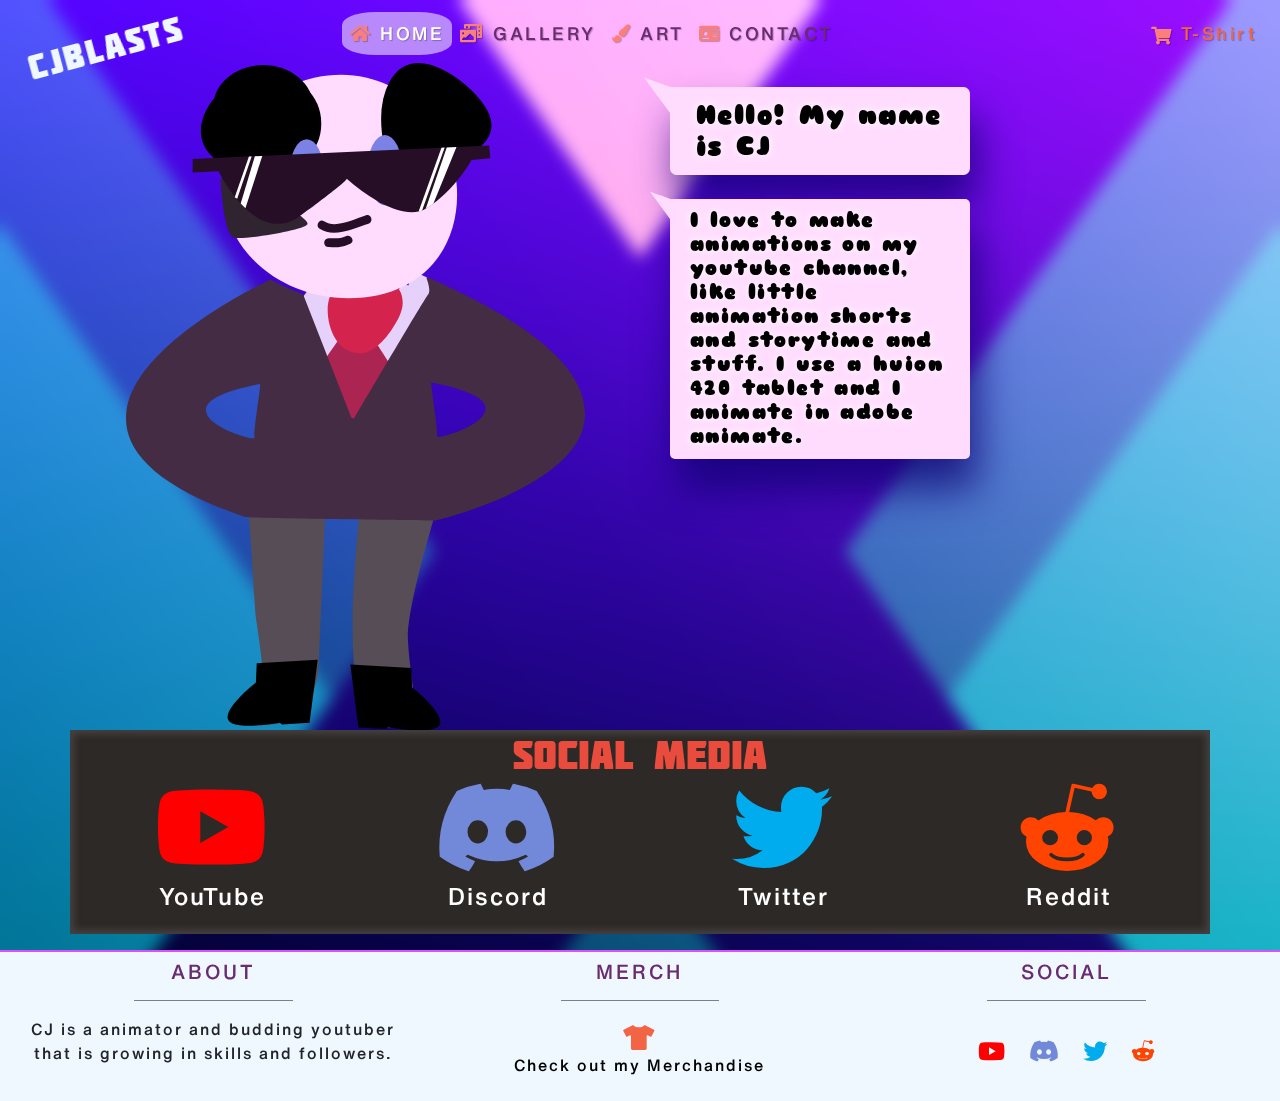
==== commit 69354166: "fixed modal positioning issue on desktop screen for chrome" ====
--- a/index.html
+++ b/index.html
@@ -1,311 +1,309 @@
 <!DOCTYPE html>
 <html lang="en">
-   <head>
-      <meta charset="UTF-8" />
-      <meta name="viewport" content="width=device-width, initial-scale=1.0" />
-      <meta http-equiv="X-UA-Compatible" content="ie=edge" />
-      <meta name="Description" content="animation premiere-pro cartoons" />
-      <link rel="stylesheet"
-         href="https://cdnjs.cloudflare.com/ajax/libs/twitter-bootstrap/4.5.2/css/bootstrap.min.css" />
-      <link rel="stylesheet" href="https://cdnjs.cloudflare.com/ajax/libs/font-awesome/5.15.0/css/all.min.css" />
-      <!-- *Custom CSS -->
-      <link rel="preload" href="./css/fonts/HelveticaNowText-Medium.otf" />
-      <link rel="preload" href="./css/fonts/Molot.otf" />
-      <link rel="stylesheet" href="assets/css/transitions.css" />
-      <link rel="stylesheet" href="assets/css/style.css" />
-      <title>CJBlasts</title>
-   </head>
-   <body>
-      <!-- *Navigation -->
-      <!-- This was originally a basic bootrap navigation Bar template https://getbootstrap.com/docs/4.0/components/navbar/ -->
-      <div class="wrapper">
+
+<head>
+    <meta charset="UTF-8" />
+    <meta name="viewport" content="width=device-width, initial-scale=1.0" />
+    <meta http-equiv="X-UA-Compatible" content="ie=edge" />
+    <meta name="Description" content="animation premiere-pro cartoons" />
+    <link rel="stylesheet"
+        href="https://cdnjs.cloudflare.com/ajax/libs/twitter-bootstrap/4.5.2/css/bootstrap.min.css" />
+    <link rel="stylesheet" href="https://cdnjs.cloudflare.com/ajax/libs/font-awesome/5.15.0/css/all.min.css" />
+    <!-- *Custom CSS -->
+    <link rel="preload" href="./css/fonts/HelveticaNowText-Medium.otf" />
+    <link rel="preload" href="./css/fonts/Molot.otf" />
+    <link rel="stylesheet" href="assets/css/transitions.css" />
+    <link rel="stylesheet" href="assets/css/style.css" />
+    <title>CJBlasts</title>
+</head>
+
+<body>
+    <!-- *Navigation -->
+    <!-- This was originally a basic bootrap navigation Bar template https://getbootstrap.com/docs/4.0/components/navbar/ -->
+    <div class="wrapper">
         <header class="container-fluid px-0">
-         <nav class="my-navbar navbar navbar-expand-lg">
-            <a class="navbar-brand banner-logo hvr-grow d-flex align-items-center" href="index.html">CJBlasts</a>
-            <button
-               class="navbar-toggler navbar-light"
-               type="button"
-               data-toggle="collapse"
-               data-target="#navbarNav"
-               aria-controls="navbarNav"
-               aria-expanded="false"
-               aria-label="Toggle navigation"
-               >
-            <span class="navbar-toggler-icon"></span>
-            </button>
-            <div class="collapse navbar-collapse" id="navbarNav">
-               <!-- Aligned 4 main sites links to center to center -->
-               <ul class="navbar-nav uppercase mx-auto my-auto justify-content-center">
-                  <li class="nav-item active">
-                     <a class="nav-link hvr-pulse-grow"
-                        href="index.html"><i class="fas fa-home" aria-hidden="true"></i>
-                     Home
-                     <span class="sr-only">(current)</span></a>
-                  </li>
-                  <li class="nav-item">
-                     <a class="nav-link hvr-pulse-grow"
-                        href="gallery.html"><i class="fas fa-photo-video" aria-hidden="true"></i>
-                     Gallery</a>
-                  </li>
-                  <li class="nav-item">
-                     <a class="nav-link hvr-pulse-grow"
-                        href="art.html"><i class="fas fa-paint-brush" aria-hidden="true"></i> Art</a>
-                  </li>
-                  <li class="nav-item">
-                     <a class="nav-link hvr-pulse-grow"
-                        href="contact.html"><i class="fas fa-id-card" aria-hidden="true"></i> Contact</a>
-                  </li>
-               </ul>
-               <!-- Aligned Merch External Link to Right SIde -->
-               <ul class="navbar-nav ml-auto justify-content-end">
-                  <li class="nav-item sale">
-                     <a class="nav-link hvr-grow" href="https://teespring.com/stores/cjblasts-merch" target="_blank"
-                        rel="noopener" tabindex="-1" aria-disabled="true"><span id="purple"
-                        ><i class="hvr-grow fas fa-shopping-cart"></i
-                        ></span>
-                     <span>T-Shirt</span></a>
-                  </li>
-               </ul>
+            <nav class="my-navbar navbar navbar-expand-lg">
+                <a class="navbar-brand banner-logo hvr-grow d-flex align-items-center" href="index.html">CJBlasts</a>
+                <button class="navbar-toggler navbar-light" type="button" data-toggle="collapse"
+                    data-target="#navbarNav" aria-controls="navbarNav" aria-expanded="false"
+                    aria-label="Toggle navigation">
+                    <span class="navbar-toggler-icon"></span>
+                </button>
+                <div class="collapse navbar-collapse mt-1" id="navbarNav">
+                    <!-- Aligned 4 main sites links to center to of my page-->
+                    <ul class="navbar-nav uppercase mx-auto my-auto justify-content-space-around">
+                        <li class="nav-item active">
+                            <a class="nav-link hvr-pulse-grow" href="index.html"><i class="fas fa-home"
+                                    aria-hidden="true"></i>
+                                Home
+                                <span class="sr-only">(current)</span></a>
+                        </li>
+                        <li class="nav-item">
+                            <a class="nav-link hvr-pulse-grow" href="gallery.html"><i class="fas fa-photo-video"
+                                    aria-hidden="true"></i>
+                                Gallery</a>
+                        </li>
+                        <li class="nav-item">
+                            <a class="nav-link hvr-pulse-grow" href="art.html"><i class="fas fa-paint-brush"
+                                    aria-hidden="true"></i> Art</a>
+                        </li>
+                        <li class="nav-item">
+                            <a class="nav-link hvr-pulse-grow" href="contact.html"><i class="fas fa-id-card"
+                                    aria-hidden="true"></i> Contact</a>
+                        </li>
+                    </ul>
+                    <!-- Aligned Merch External Link to Right SIde -->
+                    <ul class="navbar-nav ml-auto justify-content-end">
+                        <li class="nav-item sale">
+                            <a class="nav-link hvr-grow" href="https://teespring.com/stores/cjblasts-merch"
+                                target="_blank" rel="noopener" tabindex="-1" aria-disabled="true"><span id="purple"><i
+                                        class="hvr-grow fas fa-shopping-cart"></i></span>
+                                <span>T-Shirt</span></a>
+                        </li>
+                    </ul>
+                </div>
+            </nav>
+        </header>
+        <!-- //*navigation -->
+        <!-- Top Fold Figure-->
+        <section class="container">
+            <div class="row">
+                <div class="col-6 col-md-6 col-sm-4 order-2 order-md-1 text-center">
+                    <svg class="my-fig" alt="animated Panda representing cjblasts" xmlns="http://www.w3.org/2000/svg"
+                        viewbox="0 0 312.61 454.58" width="85%">
+                        <defs>
+                            <style>
+                                .cls-1 {
+                                    fill: #e5d1fa;
+                                }
+
+                                .cls-2 {
+                                    fill: #564d56;
+                                }
+
+                                .cls-3 {
+                                    fill: #442c44;
+                                }
+
+                                .cls-4 {
+                                    fill: #010000;
+                                }
+
+                                .cls-5 {
+                                    fill: #ac2451;
+                                }
+
+                                .cls-6 {
+                                    fill: #d4244d;
+                                }
+
+                                .cls-7 {
+                                    fill: #ffdcfd;
+                                }
+
+                                .cls-8 {
+                                    stroke: #000;
+                                    stroke-miterlimit: 10;
+                                }
+
+                                .cls-9 {
+                                    fill: #302430;
+                                }
+
+                                .cls-10 {
+                                    fill: #260f26;
+                                }
+
+                                .cls-11 {
+                                    fill: #7c81e5;
+                                }
+
+                                .cls-12 {
+                                    fill: #fff;
+                                }
+                            </style>
+                        </defs>
+                        <title>introCJ</title>
+                        <g id="Layer_1" data-name="Layer 1">
+                            <g id="Layer_5" data-name="Layer 5">
+                                <path class="cls-1"
+                                    d="M209.19,168.64a26.11,26.11,0,0,0-4,.94v-.06c1.3-1.78-.43-4.7-2.59-4.51a18.85,18.85,0,0,0-2.11.32,2.9,2.9,0,0,0-.06-.41,9.68,9.68,0,0,0,6.77-4,7.15,7.15,0,0,0,1.16-5,5.71,5.71,0,0,0-.85-2,2.77,2.77,0,0,0,1-1.17,5.59,5.59,0,0,0-1.69-7.23c-2.28-1.82-6.92-4.51-9.9-3.61s-3.89,4.61-4.47,7.5a3.26,3.26,0,0,0-.75-.12,3.18,3.18,0,0,0-4.5,0,3.11,3.11,0,0,0-.76,1.19c-.21.67-.39,1.34-.58,2a3,3,0,0,0-.59.15c-.07-.12-.15-.24-.23-.36l-.58-.73c-1.48-1.86-4.41-.63-5,1.32-.75,2.45-1.58,4.86-2.46,7.25,0-2.29-.06-4.59-.1-6.88,0-3.51-4.77-3.91-5.89-.8-.2.57-.4,1.13-.59,1.7a3.07,3.07,0,0,0-3-2.75c-5,0-7.21,7.74-9,11.43s-3.66,7.67-5.64,11.41v-.76c-.09-2.9-.19-5.8-.28-8.7-.07-2.08-2.57-4-4.51-2.59a10.34,10.34,0,0,0-1.66,1.51,2.42,2.42,0,0,0,0-.93,41.93,41.93,0,0,0,6.85-11c1.16-3.07-3-4.65-5-2.92a38,38,0,0,0-4.48,4.58,2.8,2.8,0,0,0-3.6.32c-.53.51-1,1-1.57,1.57a3.23,3.23,0,0,0-4.46.56,3.34,3.34,0,0,0-2-1.33,3.18,3.18,0,0,0-2.44-2.27c-.94-1.6-3.28-2.48-4.73-.76S122,155.09,120.7,157a2.5,2.5,0,0,0-.37,2.4h0a3.1,3.1,0,0,0,.59,3.61,7.66,7.66,0,0,0-.38,4.56,2.88,2.88,0,0,0,.72,1.24,31.3,31.3,0,0,0-1.58,5.78,3,3,0,0,0,2.22,3.62,3.07,3.07,0,0,0,1.17,0,42.47,42.47,0,0,0-1.57,4.7c-.54,2,1.47,4.55,3.69,3.69.3-.11.57-.25.84-.38a16.18,16.18,0,0,0-1.28,8.41c.39,2.63,4.32,2.8,5.48.72.52-.92,1-1.85,1.52-2.78q.06,3.62.33,7.23a3,3,0,0,0,1.7,2.62,37,37,0,0,0,1.75,4.56c1.08,2.32,5,1.71,5.48-.72q2-9.5,4.91-18.73l1.68-4.87a5.54,5.54,0,0,0,2.21,2.64,3,3,0,0,0,4.1-1.08,121.38,121.38,0,0,0,7.46-13.73c.89-1.85,1.77-3.71,2.67-5.55a80.61,80.61,0,0,0,.89,9.68c.33,2.19,3.64,2.93,5,1.32a10.78,10.78,0,0,0,2.18-4.12,6.57,6.57,0,0,0,2,2.13,2.74,2.74,0,0,0,2.38.27,5.34,5.34,0,0,0-.45,2.84,4.66,4.66,0,0,0,1.83,3.36c-5.13,4.55-10.12,9.26-15.37,13.68a2.55,2.55,0,0,0-.6,3.29,9.87,9.87,0,0,0-2,4,3.25,3.25,0,0,0,.42,2.45,3.09,3.09,0,0,0,4.51,3q6.24-3.5,12.64-6.69c-.16.42-.33.84-.49,1.27a3,3,0,0,0,2.1,3.69h0l1.5.36a2.87,2.87,0,0,0,3.42-1.71,10.89,10.89,0,0,0,3.32.21c3.83-.27,3.86-6.28,0-6a1.51,1.51,0,0,1-1.73-1.27,1.1,1.1,0,0,1,0-.18c.18-.37.36-.75.55-1.12a3,3,0,0,0,.07-2.78,54.46,54.46,0,0,0,3.3-6.34c7.33-4.07,14.75-8,22-12.17C214.65,172.3,212.37,168.15,209.19,168.64Z"
+                                    transform="translate(0.02 2)" />
+                            </g>
+                            <g id="Legs">
+                                <path class="cls-2"
+                                    d="M83.59,304.25l4.6,69.7s6.36,41,4.82,44.23c-.06.13-21.08,12.72-20.52,21.68.29,4.63-2.15,8.31,22.93,8.82,22.57.45,30.89-16.72,33.93-28.35A54.53,54.53,0,0,0,131.1,410l5.19-119.57Z"
+                                    transform="translate(0.02 2)" />
+                                <path class="cls-2"
+                                    d="M159.33,301.7S143,443.61,169.76,449.7s27.13-16.21,25.6-27c-1.17-8.23-3.07-23.72-3.38-32.17-.83-22.65,19.45-88.09,19.45-88.09Z"
+                                    transform="translate(0.02 2)" />
+                                <path class="cls-3" d="M180,457" transform="translate(0.02 2)" />
+                                <path class="cls-4"
+                                    d="M89,406.81l41.53-2.38L125,447.32l-18.72,1.19-1.53-1.19s-31.83,5.79-35.23-2S88.44,420,88.44,420Z"
+                                    transform="translate(0.02 2)" />
+                                <path class="cls-4"
+                                    d="M194.3,410l-41.53-2.34,5.45,42.89,18.72,1.11,1.53-1.19s31.83,5.79,35.23-2-18.89-25.36-18.89-25.36Z"
+                                    transform="translate(0.02 2)" />
+                            </g>
+                            <g id="BOdy">
+                                <path class="cls-5"
+                                    d="M184.7,211.25c1.52,20.14-12.23,46.87-27.32,46.87s-27.62-49.26-27.28-49.87c1.19-2.47,27.32-39.57,27.32-39.57S184.61,210.13,184.7,211.25Z"
+                                    transform="translate(0.02 2)" />
+                                <path class="cls-6"
+                                    d="M137.33,166.1c0-13.63,9.12-21.68,24.06-21.68s27.06,3.05,27.06,16.68c0,6.21-3.51,12.53-7.66,18.68-5,7.35-13.26,16-21.41,16C144.45,195.79,137.33,179.7,137.33,166.1Z"
+                                    transform="translate(0.02 2)" />
+                                <path class="cls-3"
+                                    d="M205.72,144.17l-1.06.47s3.45,8.55,1,11.23c-2.17,2.4-41.65,69.48-49.84,83.4a1.41,1.41,0,0,1-1.93.51,1.39,1.39,0,0,1-.61-.72l-32.64-83.45s-21.83-8.94-21.83-10.34c0,0-94.15,43-98.66,91.23-2.22,23.81,17.39,48.9,81,70.73,6.13,1,129.7,2.38,129.7,2.38s101-23.85,101.74-71.84C313,213,291.1,181.83,205.72,144.17ZM87.5,253.1c1,4.08-77.46-20.76,3.72-36.42C92.21,216.49,86.48,249,87.5,253.1Zm124.25-1c1-4.08-4.72-36.62-3.72-36.42,81.18,15.64,2.7,40.49,3.72,36.4Z"
+                                    transform="translate(0.02 2)" />
+                            </g>
+                            <path class="cls-7"
+                                d="M66.48,84.59c0-40.68,33.61-78.66,80-78.66s79,41,79,81.66-27.61,70.66-74,70.66S66.48,125.27,66.48,84.59Z"
+                                transform="translate(0.02 2)" />
+                            <path class="cls-8" d="M237.67,68.3" transform="translate(0.02 2)" />
+                            <path class="cls-8" d="M61.5,43.79" transform="translate(0.02 2)" />
+                            <ellipse class="cls-8" cx="93.44" cy="29.83" rx="33.45" ry="27.96" />
+                            <path class="cls-8"
+                                d="M51.42,44.19C51.42,25,74.22,4.47,95,4.47S132.48,20,132.48,39.19,115.68,73.91,95,73.91,51.42,63.37,51.42,44.19Z"
+                                transform="translate(0.02 2)" />
+                            <path class="cls-8"
+                                d="M174.25,36.1c-.05-15.79,6.26-37.6,25.09-37.6s49.09,25.8,49.09,41.6-21.27,24.6-40.1,24.6S174.35,70.59,174.25,36.1Z"
+                                transform="translate(0.02 2)" />
+                            <path class="cls-9"
+                                d="M85.25,80.55,64.31,76.46s2,39.32,9.7,40.6,47.23-5.11,49.53-9.19S85.25,80.55,85.25,80.55Z"
+                                transform="translate(0.02 2)" />
+                            <path class="cls-10"
+                                d="M163.47,101.7c-8,2.41-20.6,9.47-28.61,4.08-3.21-2.16-6.22,3-3,5.18,9.86,6.64,23.35-.51,33.23-3.47C168.75,106.4,167.18,100.6,163.47,101.7Z"
+                                transform="translate(0.02 2)" />
+                            <path class="cls-10"
+                                d="M149.72,116c-4,1.88-7.59,1.28-11.82,1.33-3.86,0-3.87,6,0,6,2.61,0,5.07.4,7.69,0a24.28,24.28,0,0,0,7.16-2.2C156.24,119.52,153.2,114.35,149.72,116Z"
+                                transform="translate(0.02 2)" />
+                            <g id="pupils">
+                                <ellipse class="cls-11" cx="123.05" cy="75.72" rx="11.89" ry="23.87" />
+                                <ellipse class="cls-11" cx=" 176.31" cy="72.94" rx="11.89" ry="23.87" />
+                            </g>
+                        </g>
+                        <g id="shades">
+                            <path class="cls-10"
+                                d="M247.36,54.17l-202,9.19v9.17L63,71.78s25,51.57,54.89,30.89c0,0,31.4-22.72,32.43-25.79a127.26,127.26,0,0,0,21.45,15.51,4.36,4.36,0,0,0,2.82,1.51c10.25,5.25,21.78,8.37,30.37,2.9,19.66-12.51,30.38-32.68,30.38-32.68l12.77-1.28Z"
+                                transform="translate(0.02 2)" />
+                            <polygon class="cls-12"
+                                points="74.05 91.37 75.71 92.51 85.57 63.6 83.72 63.61 74.05 91.37" />
+                            <polygon class="cls-12"
+                                points="201.65 100.42 199.3 101.19 214.85 57.65 217.05 57.58 201.65 100.42" />
+                            <polygon class="cls-12" points="78.12 95.74 81.33 99 92.79 63.32 87.75 63.49 78.12 95.74" />
+                            <polygon class="cls-12"
+                                points="209.3 95.87 204.07 99.44 218.45 57.52 225.08 57.22 209.3 95.87" />
+                        </g>
+                    </svg>
+                </div>
+                <div class="col-6 col-md-6 col-sm-4 order-1 order-md-2">
+                    <div class="col-md-6 col-sm-4">
+                        <div class="speech-bubble bubble-box my-2 mt-4">Hello! My name is CJ</div>
+                    </div>
+                    <div class="col-md-6 col-sm-4">
+                        <div class="speech-bubble2 bubble-box mt-4 my-2">
+                            I love to make animations on my youtube channel, like little
+                            animation shorts and storytime and stuff. I use a huion 420 tablet
+                            and I animate in adobe animate.
+                        </div>
+                    </div>
+                </div>
             </div>
-         </nav>
-      </header>
-      <!-- //*navigation -->
-      <!-- Top Fold Figure-->
-      <section class="container">
-         <div class="row">
-            <div class="col-6 col-md-6 col-sm-4 order-2 order-md-1 text-center">
-               <svg class="my-fig" alt="animated Panda representing cjblasts" xmlns="http://www.w3.org/2000/svg"
-                  viewbox="0 0 312.61 454.58" width="85%">
-                  <defs>
-                     <style>
-                        .cls-1 {
-                        fill: #e5d1fa;
-                        }
-                        .cls-2 {
-                        fill: #564d56;
-                        }
-                        .cls-3 {
-                        fill: #442c44;
-                        }
-                        .cls-4 {
-                        fill: #010000;
-                        }
-                        .cls-5 {
-                        fill: #ac2451;
-                        }
-                        .cls-6 {
-                        fill: #d4244d;
-                        }
-                        .cls-7 {
-                        fill: #ffdcfd;
-                        }
-                        .cls-8 {
-                        stroke: #000;
-                        stroke-miterlimit: 10;
-                        }
-                        .cls-9 {
-                        fill: #302430;
-                        }
-                        .cls-10 {
-                        fill: #260f26;
-                        }
-                        .cls-11 {
-                        fill: #7c81e5;
-                        }
-                        .cls-12 {
-                        fill: #fff;
-                        }
-                     </style>
-                  </defs>
-                  <title>introCJ</title>
-                  <g id="Layer_1" data-name="Layer 1">
-                     <g id="Layer_5" data-name="Layer 5">
-                        <path class="cls-1"
-                           d="M209.19,168.64a26.11,26.11,0,0,0-4,.94v-.06c1.3-1.78-.43-4.7-2.59-4.51a18.85,18.85,0,0,0-2.11.32,2.9,2.9,0,0,0-.06-.41,9.68,9.68,0,0,0,6.77-4,7.15,7.15,0,0,0,1.16-5,5.71,5.71,0,0,0-.85-2,2.77,2.77,0,0,0,1-1.17,5.59,5.59,0,0,0-1.69-7.23c-2.28-1.82-6.92-4.51-9.9-3.61s-3.89,4.61-4.47,7.5a3.26,3.26,0,0,0-.75-.12,3.18,3.18,0,0,0-4.5,0,3.11,3.11,0,0,0-.76,1.19c-.21.67-.39,1.34-.58,2a3,3,0,0,0-.59.15c-.07-.12-.15-.24-.23-.36l-.58-.73c-1.48-1.86-4.41-.63-5,1.32-.75,2.45-1.58,4.86-2.46,7.25,0-2.29-.06-4.59-.1-6.88,0-3.51-4.77-3.91-5.89-.8-.2.57-.4,1.13-.59,1.7a3.07,3.07,0,0,0-3-2.75c-5,0-7.21,7.74-9,11.43s-3.66,7.67-5.64,11.41v-.76c-.09-2.9-.19-5.8-.28-8.7-.07-2.08-2.57-4-4.51-2.59a10.34,10.34,0,0,0-1.66,1.51,2.42,2.42,0,0,0,0-.93,41.93,41.93,0,0,0,6.85-11c1.16-3.07-3-4.65-5-2.92a38,38,0,0,0-4.48,4.58,2.8,2.8,0,0,0-3.6.32c-.53.51-1,1-1.57,1.57a3.23,3.23,0,0,0-4.46.56,3.34,3.34,0,0,0-2-1.33,3.18,3.18,0,0,0-2.44-2.27c-.94-1.6-3.28-2.48-4.73-.76S122,155.09,120.7,157a2.5,2.5,0,0,0-.37,2.4h0a3.1,3.1,0,0,0,.59,3.61,7.66,7.66,0,0,0-.38,4.56,2.88,2.88,0,0,0,.72,1.24,31.3,31.3,0,0,0-1.58,5.78,3,3,0,0,0,2.22,3.62,3.07,3.07,0,0,0,1.17,0,42.47,42.47,0,0,0-1.57,4.7c-.54,2,1.47,4.55,3.69,3.69.3-.11.57-.25.84-.38a16.18,16.18,0,0,0-1.28,8.41c.39,2.63,4.32,2.8,5.48.72.52-.92,1-1.85,1.52-2.78q.06,3.62.33,7.23a3,3,0,0,0,1.7,2.62,37,37,0,0,0,1.75,4.56c1.08,2.32,5,1.71,5.48-.72q2-9.5,4.91-18.73l1.68-4.87a5.54,5.54,0,0,0,2.21,2.64,3,3,0,0,0,4.1-1.08,121.38,121.38,0,0,0,7.46-13.73c.89-1.85,1.77-3.71,2.67-5.55a80.61,80.61,0,0,0,.89,9.68c.33,2.19,3.64,2.93,5,1.32a10.78,10.78,0,0,0,2.18-4.12,6.57,6.57,0,0,0,2,2.13,2.74,2.74,0,0,0,2.38.27,5.34,5.34,0,0,0-.45,2.84,4.66,4.66,0,0,0,1.83,3.36c-5.13,4.55-10.12,9.26-15.37,13.68a2.55,2.55,0,0,0-.6,3.29,9.87,9.87,0,0,0-2,4,3.25,3.25,0,0,0,.42,2.45,3.09,3.09,0,0,0,4.51,3q6.24-3.5,12.64-6.69c-.16.42-.33.84-.49,1.27a3,3,0,0,0,2.1,3.69h0l1.5.36a2.87,2.87,0,0,0,3.42-1.71,10.89,10.89,0,0,0,3.32.21c3.83-.27,3.86-6.28,0-6a1.51,1.51,0,0,1-1.73-1.27,1.1,1.1,0,0,1,0-.18c.18-.37.36-.75.55-1.12a3,3,0,0,0,.07-2.78,54.46,54.46,0,0,0,3.3-6.34c7.33-4.07,14.75-8,22-12.17C214.65,172.3,212.37,168.15,209.19,168.64Z"
-                           transform="translate(0.02 2)" />
-                     </g>
-                     <g id="Legs">
-                        <path class="cls-2"
-                           d="M83.59,304.25l4.6,69.7s6.36,41,4.82,44.23c-.06.13-21.08,12.72-20.52,21.68.29,4.63-2.15,8.31,22.93,8.82,22.57.45,30.89-16.72,33.93-28.35A54.53,54.53,0,0,0,131.1,410l5.19-119.57Z"
-                           transform="translate(0.02 2)" />
-                        <path class="cls-2"
-                           d="M159.33,301.7S143,443.61,169.76,449.7s27.13-16.21,25.6-27c-1.17-8.23-3.07-23.72-3.38-32.17-.83-22.65,19.45-88.09,19.45-88.09Z"
-                           transform="translate(0.02 2)" />
-                        <path class="cls-3" d="M180,457" transform="translate(0.02 2)" />
-                        <path class="cls-4"
-                           d="M89,406.81l41.53-2.38L125,447.32l-18.72,1.19-1.53-1.19s-31.83,5.79-35.23-2S88.44,420,88.44,420Z"
-                           transform="translate(0.02 2)" />
-                        <path class="cls-4"
-                           d="M194.3,410l-41.53-2.34,5.45,42.89,18.72,1.11,1.53-1.19s31.83,5.79,35.23-2-18.89-25.36-18.89-25.36Z"
-                           transform="translate(0.02 2)" />
-                     </g>
-                     <g id="BOdy">
-                        <path class="cls-5"
-                           d="M184.7,211.25c1.52,20.14-12.23,46.87-27.32,46.87s-27.62-49.26-27.28-49.87c1.19-2.47,27.32-39.57,27.32-39.57S184.61,210.13,184.7,211.25Z"
-                           transform="translate(0.02 2)" />
-                        <path class="cls-6"
-                           d="M137.33,166.1c0-13.63,9.12-21.68,24.06-21.68s27.06,3.05,27.06,16.68c0,6.21-3.51,12.53-7.66,18.68-5,7.35-13.26,16-21.41,16C144.45,195.79,137.33,179.7,137.33,166.1Z"
-                           transform="translate(0.02 2)" />
-                        <path class="cls-3"
-                           d="M205.72,144.17l-1.06.47s3.45,8.55,1,11.23c-2.17,2.4-41.65,69.48-49.84,83.4a1.41,1.41,0,0,1-1.93.51,1.39,1.39,0,0,1-.61-.72l-32.64-83.45s-21.83-8.94-21.83-10.34c0,0-94.15,43-98.66,91.23-2.22,23.81,17.39,48.9,81,70.73,6.13,1,129.7,2.38,129.7,2.38s101-23.85,101.74-71.84C313,213,291.1,181.83,205.72,144.17ZM87.5,253.1c1,4.08-77.46-20.76,3.72-36.42C92.21,216.49,86.48,249,87.5,253.1Zm124.25-1c1-4.08-4.72-36.62-3.72-36.42,81.18,15.64,2.7,40.49,3.72,36.4Z"
-                           transform="translate(0.02 2)" />
-                     </g>
-                     <path class="cls-7"
-                        d="M66.48,84.59c0-40.68,33.61-78.66,80-78.66s79,41,79,81.66-27.61,70.66-74,70.66S66.48,125.27,66.48,84.59Z"
-                        transform="translate(0.02 2)" />
-                     <path class="cls-8" d="M237.67,68.3" transform="translate(0.02 2)" />
-                     <path class="cls-8" d="M61.5,43.79" transform="translate(0.02 2)" />
-                     <ellipse class="cls-8" cx="93.44" cy="29.83" rx="33.45" ry="27.96" />
-                     <path class="cls-8"
-                        d="M51.42,44.19C51.42,25,74.22,4.47,95,4.47S132.48,20,132.48,39.19,115.68,73.91,95,73.91,51.42,63.37,51.42,44.19Z"
-                        transform="translate(0.02 2)" />
-                     <path class="cls-8"
-                        d="M174.25,36.1c-.05-15.79,6.26-37.6,25.09-37.6s49.09,25.8,49.09,41.6-21.27,24.6-40.1,24.6S174.35,70.59,174.25,36.1Z"
-                        transform="translate(0.02 2)" />
-                     <path class="cls-9"
-                        d="M85.25,80.55,64.31,76.46s2,39.32,9.7,40.6,47.23-5.11,49.53-9.19S85.25,80.55,85.25,80.55Z"
-                        transform="translate(0.02 2)" />
-                     <path class="cls-10"
-                        d="M163.47,101.7c-8,2.41-20.6,9.47-28.61,4.08-3.21-2.16-6.22,3-3,5.18,9.86,6.64,23.35-.51,33.23-3.47C168.75,106.4,167.18,100.6,163.47,101.7Z"
-                        transform="translate(0.02 2)" />
-                     <path class="cls-10"
-                        d="M149.72,116c-4,1.88-7.59,1.28-11.82,1.33-3.86,0-3.87,6,0,6,2.61,0,5.07.4,7.69,0a24.28,24.28,0,0,0,7.16-2.2C156.24,119.52,153.2,114.35,149.72,116Z"
-                        transform="translate(0.02 2)" />
-                     <g id="pupils">
-                        <ellipse class="cls-11" cx="123.05" cy="75.72" rx="11.89" ry="23.87" />
-                        <ellipse class="cls-11" cx=" 176.31" cy="72.94" rx="11.89" ry="23.87" />
-                     </g>
-                  </g>
-                  <g id="shades">
-                     <path class="cls-10"
-                        d="M247.36,54.17l-202,9.19v9.17L63,71.78s25,51.57,54.89,30.89c0,0,31.4-22.72,32.43-25.79a127.26,127.26,0,0,0,21.45,15.51,4.36,4.36,0,0,0,2.82,1.51c10.25,5.25,21.78,8.37,30.37,2.9,19.66-12.51,30.38-32.68,30.38-32.68l12.77-1.28Z"
-                        transform="translate(0.02 2)" />
-                     <polygon class="cls-12" points="74.05 91.37 75.71 92.51 85.57 63.6 83.72 63.61 74.05 91.37" />
-                     <polygon class="cls-12"
-                        points="201.65 100.42 199.3 101.19 214.85 57.65 217.05 57.58 201.65 100.42" />
-                     <polygon class="cls-12" points="78.12 95.74 81.33 99 92.79 63.32 87.75 63.49 78.12 95.74" />
-                     <polygon class="cls-12"
-                        points="209.3 95.87 204.07 99.44 218.45 57.52 225.08 57.22 209.3 95.87" />
-                  </g>
-               </svg>
+        </section>
+        <!-- Bottom Fold -->
+        <div class="container social-media mb-3">
+            <div class="row">
+                <div class="col-12">
+                    <h1 class="text-center title">Social Media</h1>
+                </div>
+                <div class="col-6 col-sm-3 social-menuitem">
+                    <a class="hvr-icon-pulse-grow" href="https://www.youtube.com/channel/UCu1IbqTtDa-7ZE2TJ-E0V5A?"
+                        target="_blank" rel="noopener"><i class="red fab fa-youtube hvr-icon" aria-hidden="true"></i>
+                        <span class="sr-only"></span><span class="menu-item">YouTube</span></a>
+                </div>
+                <div class="col-6 col-sm-3 social-menuitem">
+                    <a class="hvr-icon-pulse-grow" href="https://discord.gg/ZRtvAWMe7R" target="_blank"
+                        rel="noopener"><i class="discord fab fa-discord hvr-icon" aria-hidden="true"></i>
+                        <span class="sr-only"></span><span class="menu-item">Discord</span></a>
+                </div>
+                <div class="col-6 col-sm-3 social-menuitem">
+                    <a class="hvr-icon-pulse-grow" href="https://twitter.com/BlastsCj" target="_blank" rel="noopener"><i
+                            class="twitter fab fa-twitter hvr-icon" aria-hidden="true"></i>
+                        <span class="sr-only"></span><span class="menu-item">Twitter</span></a>
+                </div>
+                <div class="col-6 col-sm-3 social-menuitem">
+                    <a class="hvr-icon-pulse-grow" href="https://www.reddit.com/r/CJBlasts/" target="_blank"
+                        rel="noopener"><i class="reddit fab fa-reddit-alien hvr-icon" aria-hidden="true"></i>
+                        <span class="sr-only"></span><span class="menu-item">Reddit</span></a>
+                </div>
             </div>
-            <div class="col-6 col-md-6 col-sm-4 order-1 order-md-2">
-            <div class="col-md-6 col-sm-4">
-                 <div class="speech-bubble bubble-box my-2 mt-4">Hello! My name is CJ</div>
-               </div>
-               <div class="col-md-6 col-sm-4">
-                  <div class="speech-bubble2 bubble-box mt-4 my-2">
-                     I love to make animations on my youtube channel, like little
-                     animation shorts and storytime and stuff. I use a huion 420 tablet
-                     and I animate in adobe animate.
-                  </div>
-               </div>
+        </div>
+        <!--    Footer -->
+        <footer class="footer-home container-fluid pt-2 social">
+            <div class="row">
+                <div class="col-sm-4 text-center">
+                    <h5 class="footer-title uppercase">About</h5>
+                    <hr class="new1">
+                    <p class="inline-block px-3">
+                        CJ is a animator and budding youtuber that is growing in skills and
+                        followers.
+                    </p>
+                </div>
+                <div class="col-sm-4 text-center">
+                    <h5 class="footer-title uppercase">Merch</h5>
+                    <hr class="new1">
+
+                    <div class="list-inline footer-item">
+                        <a class="offer" href="https://teespring.com/stores/cjblasts-merch" target="_blank"
+                            rel="noopener"><i class="fas fa-tshirt" title="Merchindise Store"></i>
+                            <p>Check
+                                out my <span>Merchandise</span></p>
+                        </a>
+                    </div>
+
+                </div>
+                <div class="col-sm-4 text-center">
+                    <h5 class="footer-title uppercase ">Social</h5>
+                    <hr class="new1">
+                    <ul class="list-inline social-links d-flex justify-content-center">
+                        <li class="list-inline-item ui-footer">
+                            <a class="hvr-icon-pulse-grow btn-sm"
+                                href="https://www.youtube.com/channel/UCu1IbqTtDa-7ZE2TJ-E0V5A?" target="_blank"
+                                rel="noopener">
+                                <i class="red fab fa-youtube hvr-icon" aria-hidden="true"></i>
+                                <span class="sr-only"></span>
+                            </a>
+                        </li>
+                        <li class="list-inline-item ui-footer">
+                            <a class="hvr-icon-pulse-grow btn-sm" href="https://discord.gg/ZRtvAWMe7R" target="_blank"
+                                rel="noopener">
+                                <i class="discord fab fa-discord hvr-icon" aria-hidden="true"></i>
+                                <span class="sr-only"></span>
+                            </a>
+                        </li>
+                        <li class="list-inline-item ui-footer">
+                            <a class="hvr-icon-pulse-grow btn-sm" href="https://twitter.com/BlastsCj" target="_blank"
+                                rel="noopener"><i class="twitter fab fa-twitter hvr-icon" aria-hidden="true"></i>
+                                <span class="sr-only"></span>
+                            </a>
+                        </li>
+                        <li class="list-inline-item ui-footer">
+                            <a class="hvr-icon-pulse-grow btn-sm" href="https://www.reddit.com/r/CJBlasts/"
+                                target="_blank" rel="noopener">
+                                <i class="reddit fab fa-reddit-alien hvr-icon" aria-hidden="true"></i>
+                                <span class="sr-only"></span>
+                            </a>
+                        </li>
+                    </ul>
+                </div>
             </div>
-         </div>
-      </section>
-      <!-- Bottom Fold -->
-      <div class="container social-media mb-3">
-         <div class="row">
-            <div class="col-12">
-               <h1 class="text-center title">Social Media</h1>
-            </div>
-            <div class="col-6 col-sm-3 social-menuitem">
-               <a class="hvr-icon-pulse-grow" href="https://www.youtube.com/channel/UCu1IbqTtDa-7ZE2TJ-E0V5A?"
-                  target="_blank" rel="noopener"><i class="red fab fa-youtube hvr-icon" aria-hidden="true"></i>
-               <span class="sr-only"></span><span class="menu-item">YouTube</span></a>
-            </div>
-            <div class="col-6 col-sm-3 social-menuitem">
-               <a class="hvr-icon-pulse-grow" href="https://discord.gg/ZRtvAWMe7R" target="_blank"
-                  rel="noopener"><i class="discord fab fa-discord hvr-icon" aria-hidden="true"></i>
-               <span class="sr-only"></span><span class="menu-item">Discord</span></a>
-            </div>
-            <div class="col-6 col-sm-3 social-menuitem">
-               <a class="hvr-icon-pulse-grow" href="https://twitter.com/BlastsCj" target="_blank"
-                  rel="noopener"><i class="twitter fab fa-twitter hvr-icon" aria-hidden="true"></i>
-               <span class="sr-only"></span><span class="menu-item">Twitter</span></a>
-            </div>
-            <div class="col-6 col-sm-3 social-menuitem">
-               <a class="hvr-icon-pulse-grow" href="https://www.reddit.com/r/CJBlasts/" target="_blank"
-                  rel="noopener"><i
-                  class="reddit fab fa-reddit-alien hvr-icon"
-                  aria-hidden="true"
-                  ></i>
-               <span class="sr-only"></span><span class="menu-item">Reddit</span></a>
-            </div>
-         </div>
-      </div>
-      <!--    Footer -->
-      <footer class="footer-home container-fluid pt-2 social">
-         <div class="row">
-            <div class="col-sm-4 text-center">
-               <h5 class="footer-title uppercase">About</h5>
-               <hr class="new1">
-               <p class="inline-block px-3">
-                  CJ is a animator and budding youtuber that is growing in skills and
-                  followers.
-               </p>
-            </div>
-            <div class="col-sm-4 text-center">
-               <h5 class="footer-title uppercase">Merch</h5>
-               <hr class="new1">
-               <ul class="text-center">
-                  <li class="list-inline footer-item">
-                     <a class="offer" href="https://teespring.com/stores/cjblasts-merch" target="_blank"
-                        rel="noopener"><i class="fas fa-tshirt" title="Merchindise Store"></i><p>Check
-                     out my <span>Merchindise</span></p></a>
-                  </li>
-               </ul>
-            </div>
-            <div class="col-sm-4 text-center">
-               <h5 class="footer-title uppercase ">Social</h5>
-               <hr class="new1">
-               <ul class="list-inline social-links d-flex justify-content-center">
-                  <li class="list-inline-item ui-footer">
-                     <a class="hvr-icon-pulse-grow btn-sm"
-                        href="https://www.youtube.com/channel/UCu1IbqTtDa-7ZE2TJ-E0V5A?" target="_blank"
-                        rel="noopener">
-                     <i class="red fab fa-youtube hvr-icon" aria-hidden="true"></i>
-                     <span class="sr-only"></span>
-                     </a>
-                  </li>
-                  <li class="list-inline-item ui-footer">
-                     <a class="hvr-icon-pulse-grow btn-sm" href="https://discord.gg/ZRtvAWMe7R" target="_blank"
-                        rel="noopener">
-                     <i
-                        class="discord fab fa-discord hvr-icon"
-                        aria-hidden="true"
-                        ></i>
-                     <span class="sr-only"></span>
-                     </a>
-                  </li>
-                  <li class="list-inline-item ui-footer">
-                     <a class="hvr-icon-pulse-grow btn-sm" href="https://twitter.com/BlastsCj" target="_blank"
-                        rel="noopener"><i
-                        class="twitter fab fa-twitter hvr-icon"
-                        aria-hidden="true"
-                        ></i>
-                     <span class="sr-only"></span>
-                     </a>
-                  </li>
-                  <li class="list-inline-item ui-footer">
-                     <a class="hvr-icon-pulse-grow btn-sm" href="https://www.reddit.com/r/CJBlasts/" target="_blank"
-                        rel="noopener">
-                     <i
-                        class="reddit fab fa-reddit-alien hvr-icon"
-                        aria-hidden="true"
-                        ></i>
-                     <span class="sr-only"></span>
-                     </a>
-                  </li>
-               </ul>
-            </div>
-         </div>
-      </footer>
-      <!--   //Footer -->
-      </div>
-    
-      <script src="https://cdnjs.cloudflare.com/ajax/libs/jquery/3.5.1/jquery.slim.min.js"></script>
-      <script src="https://cdnjs.cloudflare.com/ajax/libs/popper.js/1.16.1/umd/popper.min.js"></script>
-      <script src="https://cdnjs.cloudflare.com/ajax/libs/twitter-bootstrap/4.5.2/js/bootstrap.min.js"></script>
-   </body>
+        </footer>
+        <!--   //Footer -->
+    </div>
+
+    <script src="https://cdnjs.cloudflare.com/ajax/libs/jquery/3.5.1/jquery.slim.min.js"></script>
+    <script src="https://cdnjs.cloudflare.com/ajax/libs/popper.js/1.16.1/umd/popper.min.js"></script>
+    <script src="https://cdnjs.cloudflare.com/ajax/libs/twitter-bootstrap/4.5.2/js/bootstrap.min.js"></script>
+</body>
+
 </html>--- a/assets/css/style.css
+++ b/assets/css/style.css
@@ -23,22 +23,15 @@
 body {
     font-family: "HelveticaMedium";
     height: 100%;
-    background: linear-gradient(70deg,
-            #f9ed69 0%,
-            #f9ed69 40%,
-            #ad4066 calc(40% + 1px),
-            #ad4066 60%,
-            #ad4066 calc(60% + 1px),
-            #ad4066 70%,
-            #6a2c70 calc(70% + 1px),
-            #6a2c70 100%);
+    background: linear-gradient(235deg, #FFFFFF 0%, #000F25 100%), linear-gradient(180deg, #6100FF 0%, #000000 100%), linear-gradient(235deg, #FFA3AC 0%, #FFA3AC 40%, #00043C calc(40% + 1px), #00043C 60%, #005D6C calc(60% + 1px), #005D6C 70%, #00C9B1 calc(70% + 1px), #00C9B1 100%), linear-gradient(125deg, #FFA3AC 0%, #FFA3AC 40%, #00043C calc(40% + 1px), #00043C 60%, #005D6C calc(60% + 1px), #005D6C 70%, #00C9B1 calc(70% + 1px), #00C9B1 100%);
+    background-blend-mode: soft-light, screen, darken, normal;
     background-repeat: no-repeat;
     background-size: cover;
-    backdrop-filter: blur(10px);
+    backdrop-filter: blur(8px);
+
     /* overflow: hidden; */
 }
 
-.wrapper {}
 
 #purple {
     color: #6a2c70;
@@ -103,7 +96,7 @@
 /*  .........................................Customized Bootsrap Navigation */
 .navbar .navbar-brand {
     font-family: "Molot";
-    color: #6a2c70;
+    color: aliceblue;
     font-size: 34px;
     max-height: 40px;
     max-width: 30%;
@@ -111,11 +104,20 @@
     overflow: visible;
     padding-top: 0;
     padding-bottom: 0;
+    position: relative;
+    top: 15px;
+    left: 10px;
+    transform: rotate(-15deg);
+    -webkit-transform: rotate(-15deg);
+    -moz-transform: rotate(-15deg);
+    -ms-transform: rotate(-15deg);
+    -o-transform: rotate(-15deg);
+
 }
 
 .my-navbar {
     font-family: "HelveticaMedium";
-    background-color: aliceblue;
+    background-color: transparent;
     width: 100%;
     z-index: 3;
 }
@@ -127,10 +129,17 @@
 .navbar-nav .nav-link {
     color: #6a2c70;
     letter-spacing: 2.2px;
+    font-weight: 400;
+    letter-spacing: 2.5PX;
+    text-shadow: 1px 1px 1px rgba(0, 0, 0, 0.267);
+}
+
+.nav-item a i {
+    color: #FA7F7A;
 }
 
 .navbar-nav>.active>a {
-    background-color: #6a2c70;
+    background-color: #B889FA;
     color: #fff;
     border-radius: 30%;
 }
@@ -163,7 +172,7 @@
     padding: 0.5em 1em;
     position: relative;
     border-radius: 0 0.25em 0.25em 0.25em;
-    box-shadow: 7px 30px 40px #664400;
+    box-shadow: 7px 30px 40px #0e0370c5;
     transition: 0.5s;
     animation: speech 0.7s linear 1;
     /* More custom code */
@@ -192,8 +201,11 @@
     color: #e94b3cff;
 }
 
+/* //  inset border style inspired from "https://tympanus.net/Tutorials/BasicReadyToUseCSSStyles/" */
 .social-media {
     background: #2d2926ff;
+    box-shadow: inset 0 0 7px 4px rgba(75, 71, 71, 0.836);
+
 }
 
 .social-menuitem {
@@ -220,7 +232,7 @@
 }
 
 /* Video modals copied from https://mdbootstrap.com/plugins/jquery/video/ */
-/* .gallery {
+.gallery {
     -webkit-column-count: 3;
     -moz-column-count: 3;
     column-count: 3;
@@ -256,7 +268,7 @@
         padding-left: 1.1rem;
         padding-right: 1.1rem;
     }
-} */
+}
 
 /* ...............Custom Code for modals...................................Gallery */
 .btn-sm {
@@ -269,8 +281,9 @@
 .showcase-video {
     background: #fff;
     border: 2px solid #da50fa;
-    box-shadow: 10px 10px 8px #888888;
-    width: 90%;
+    box-shadow: 10px 10px 8px #153e99 width: 100%;
+    margin-bottom: 10px;
+
 }
 
 .embed-responsive-16by9 {
@@ -285,11 +298,15 @@
     line-height: 1.5;
     min-height: 315px;
     text-shadow: 0.1px 0.1px 0.1px #000;
-}
-
-.modal,
-a {
-    cursor: pointer;
+    background-color: #ffdcfd;
+    box-shadow: inset 0 0 7px 4px rgba(255, 255, 255, .5);
+
+}
+
+.modal-open {
+    top: 25%;
+    overflow: visible;
+
 }
 
 .showcase-link,
@@ -311,17 +328,15 @@
 .img-fluid {
     max-width: 100%;
     height: auto;
-    border: 2px solid #da50fa;
-    box-shadow: 10px 10px 8px #888888;
-}
+    border: 2px solid #153e99;
+    box-shadow: 10px 10px 8px #6e0ae0;
+}
+
+
 
 /*   ............................................... //Gallery */
 
-
-
-/*  ..............................//Art */
-
-/* Contact US  */
+/* ...........................................................Contact US  */
 
 /* orignial form is called "under the sea" found at https://www.mockplus.com/blog/post/contact-us-page-template 
 Some custom colors and font properties in below code*/
@@ -400,12 +415,22 @@
 
 
 .contact-box {
-    letter-spacing: 2px;
-    word-spacing: 4px;
-    line-height: 1.5;
-    min-height: 315px;
-    text-shadow: 0.1px 0.1px 0.1px #000;
-    font-size: 18px;
+    color: black;
+    text-shadow: white 0px 0px 10px;
+    background-color: #ffdcfd;
+    padding: 0.5em 1em;
+    position: relative;
+    border-radius: 0 0.25em 0.25em 0.25em;
+    box-shadow: 7px 30px 40px #0e0370c5;
+    transition: 0.5s;
+    animation: speech 0.7s linear 1;
+    /* More custom code */
+    font-family: "Sniglet", cursive;
+    font-size: 20px;
+    line-height: 1.2;
+    letter-spacing: 1.4px;
+    font-weight: 600;
+    align-content: justify;
 }
 
 /* ......................................................*Footer       */
@@ -424,7 +449,7 @@
 .footer-item a i {
     padding-top: 8px;
     display: inline-block;
-    font-size: 35px;
+    font-size: 25px;
     color: #f26444;
 }
 
@@ -457,12 +482,13 @@
 /* .........................................................Art page Flex Grid */
 /* .............................................................Art Page */
 /* Flex Grid taken from W3School https://www.w3schools.com/howto/howto_css_image_grid_responsive.asp */
-.art-row {
+.row .art-row {
     display: flex;
     flex-wrap: wrap;
     padding: 0 4px;
 }
 
+/* Create four equal columns that sits next to each other */
 .column {
     flex: 25%;
     max-width: 25%;
@@ -474,36 +500,33 @@
     vertical-align: middle;
     width: 100%;
 }
+
+/* Responsive layout - makes a two column-layout instead of four columns */
+@media screen and (max-width: 800px) {
     .column {
         flex: 50%;
         max-width: 50%;
     }
 }
 
-    .column {
-    flex: 100%;
-    max-width: 100%;
-}
-}
-
-/* .................ART flex grid..................................Media Queries */
+/* Responsive layout - makes the two columns stack on top of each other instead of next to each other */
 @media screen and (max-width: 600px) {
     .column {
         flex: 100%;
         max-width: 100%;
     }
 }
+
 /* ............................................///.Art Flex Grid */
 
-/* .................Home Page...........................Media Queries */
- @media (max-width: 575px) and (max-width: 767px) {
+/* .................Home Page....................................Media Queries */
+@media (max-width: 575px) and (max-width: 767px) {
     svg.my-fig {
-        height: 510px;
+        height: 500px;
         width: auto;
         position: relative;
-        content-visibility: auto;
         top: 350px;
-         right: 100%;
+        right: 115%;
         display: block;
 
     }
@@ -513,26 +536,37 @@
         top: 200px;
     }
 
-   .footer-home {
-           position: relative;
-            top: 190px;
-        }
-
-        .speech-bubble2::after,
-        .speech-bubble::after {
-            border-top-color: #ffdcfd;
-            border-right-color: #ffdcfd;
-            right: 80%;
-            top: 100%;
-            transform: skewY(5deg);
-            transform-origin: 100% 100%;
-        }
-
-
-        .speech-bubble,
-        .speech-bubble2 {
-            border-radius: 0.25em 0.25em 0.25em 0.25em;
-        }
-
-    }
-
+    .footer-home {
+        position: relative;
+        top: 190px;
+    }
+
+    .speech-bubble2::after,
+    .speech-bubble::after {
+        border-top-color: #ffdcfd;
+        border-right-color: #ffdcfd;
+        right: 80%;
+        top: 100%;
+        transform: skewY(5deg);
+        transform-origin: 100% 100%;
+    }
+
+
+    .speech-bubble,
+    .speech-bubble2 {
+        border-radius: 0.25em 0.25em 0.25em 0.25em;
+    }
+
+}
+
+@media (max-width: 575px) and (max-width: 767px) {
+
+    label,
+    input,
+    textarea {
+        display: block;
+        width: 100%;
+    }
+
+
+}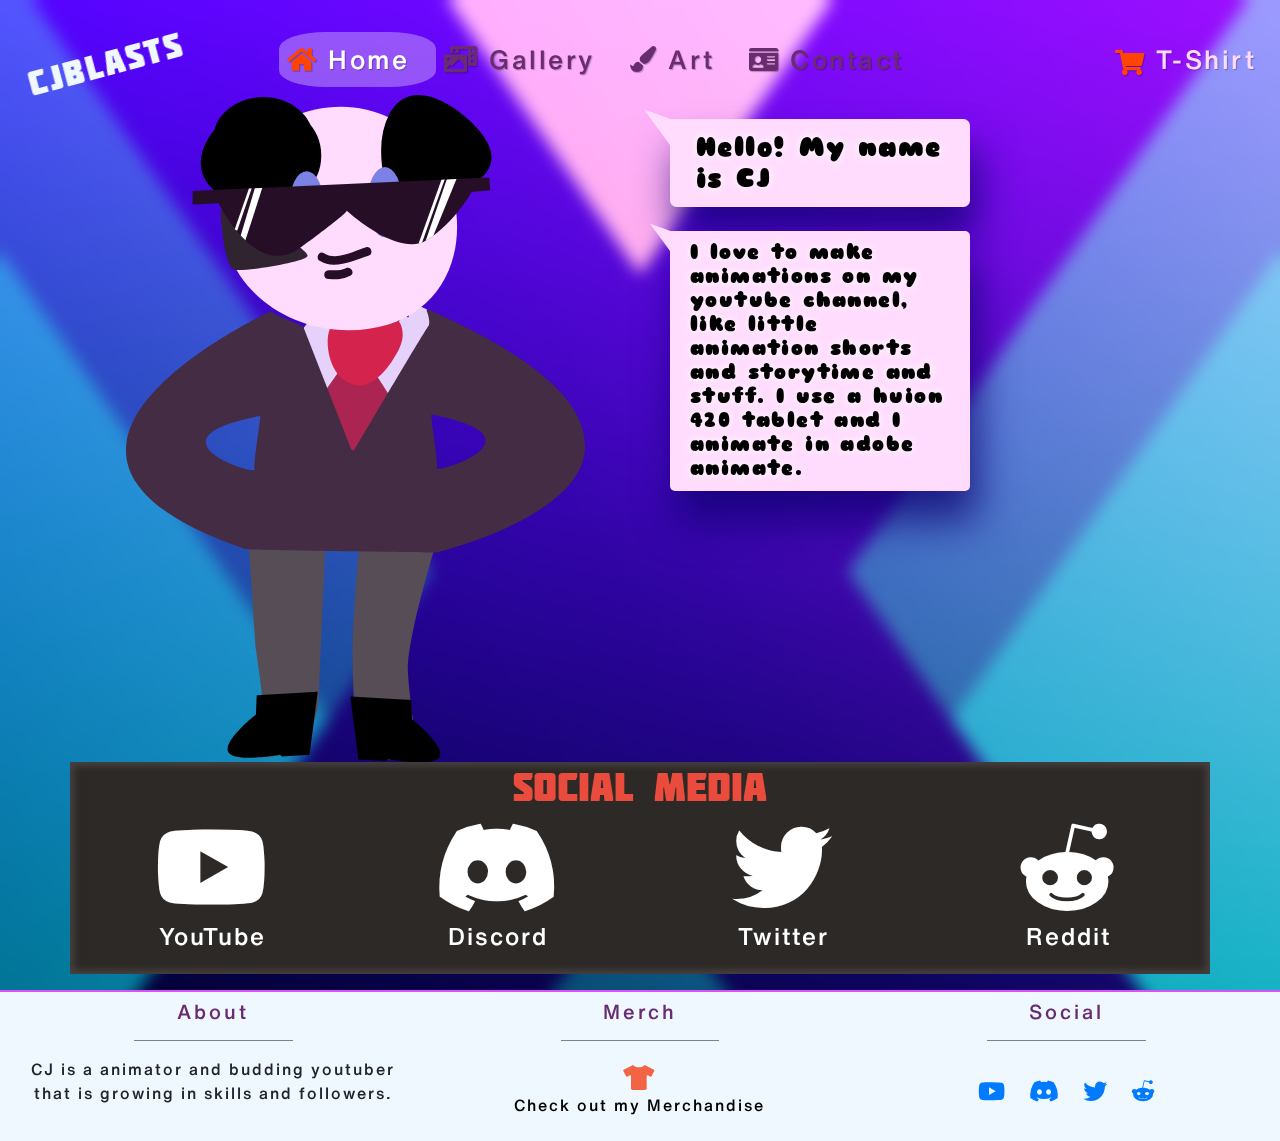
==== commit 8ba07d28: "added space between nav items" ====
--- a/index.html
+++ b/index.html
@@ -13,6 +13,7 @@
     <link rel="preload" href="./css/fonts/HelveticaNowText-Medium.otf" />
     <link rel="preload" href="./css/fonts/Molot.otf" />
     <link rel="stylesheet" href="assets/css/transitions.css" />
+    <link rel="stylesheet" href="assets/css/utilities.css" />
     <link rel="stylesheet" href="assets/css/style.css" />
     <title>CJBlasts</title>
 </head>
@@ -31,32 +32,32 @@
                 </button>
                 <div class="collapse navbar-collapse mt-1" id="navbarNav">
                     <!-- Aligned 4 main sites links to center to of my page-->
-                    <ul class="navbar-nav uppercase mx-auto my-auto justify-content-space-around">
+                    <ul class="navbar-nav uppercase mx-auto my-auto justify-content-center">
                         <li class="nav-item active">
                             <a class="nav-link hvr-pulse-grow" href="index.html"><i class="fas fa-home"
                                     aria-hidden="true"></i>
-                                Home
+                                Home&nbsp&nbsp;
                                 <span class="sr-only">(current)</span></a>
                         </li>
                         <li class="nav-item">
                             <a class="nav-link hvr-pulse-grow" href="gallery.html"><i class="fas fa-photo-video"
                                     aria-hidden="true"></i>
-                                Gallery</a>
+                                Gallery&nbsp&nbsp;</a>
                         </li>
                         <li class="nav-item">
                             <a class="nav-link hvr-pulse-grow" href="art.html"><i class="fas fa-paint-brush"
-                                    aria-hidden="true"></i> Art</a>
+                                    aria-hidden="true"></i> Art&nbsp&nbsp;</a>
                         </li>
                         <li class="nav-item">
                             <a class="nav-link hvr-pulse-grow" href="contact.html"><i class="fas fa-id-card"
-                                    aria-hidden="true"></i> Contact</a>
+                                    aria-hidden="true"></i> Contact&nbsp&nbsp;</a>
                         </li>
                     </ul>
                     <!-- Aligned Merch External Link to Right SIde -->
                     <ul class="navbar-nav ml-auto justify-content-end">
                         <li class="nav-item sale">
                             <a class="nav-link hvr-grow" href="https://teespring.com/stores/cjblasts-merch"
-                                target="_blank" rel="noopener" tabindex="-1" aria-disabled="true"><span id="purple"><i
+                                target="_blank" rel="noopener" tabindex="-1" aria-disabled="true"><span id="act"><i
                                         class="hvr-grow fas fa-shopping-cart"></i></span>
                                 <span>T-Shirt</span></a>
                         </li>
--- a/assets/css/style.css
+++ b/assets/css/style.css
@@ -13,10 +13,6 @@
 @font-face {
     font-family: Molot;
     src: url(../css/fonts/Molot.otf);
-}
-
-:root {
-    --active-color: #f26444;
 }
 
 /* I customimzed and changed colours taken from a pattern at https://gradienta.io/ */
@@ -27,73 +23,18 @@
     background-blend-mode: soft-light, screen, darken, normal;
     background-repeat: no-repeat;
     background-size: cover;
-    backdrop-filter: blur(8px);
-
-    /* overflow: hidden; */
-}
-
-
-#purple {
-    color: #6a2c70;
-}
-
-.purple {
-    color: #6a2c70;
-}
-
-.discord {
-    color: #7289da;
-}
-
-.twitter {
-    color: #00acee;
-}
-
-.reddit {
-    color: #ff4301;
-}
-
-.red {
-    color: #ff0000;
+    -webkit-backdrop-filter: blur(8px);
+            backdrop-filter: blur(8px);
 }
 
 .sale span {
-    color: #f26444;
-}
-
-.sale a {
-    color: #6a2c70;
-}
-
-/*........................................... //Colours */
-
-/* .......................................... special */
-h1,
-h2,
-h3,
-h4 {
-    margin: 0;
-}
-
-.uppercase {
-    text-transform: uppercase;
-}
-
-.inline-block {
-    display: inline-block;
-}
-
-.text-center {
-    text-align: center;
+    color: #ffdcfd;
 }
 
 h1 {
     font-family: "Molot";
 }
-
-/* .............................................................// special */
-
-/*  .........................................Customized Bootsrap Navigation */
+/*  .........................................Customized Bootstrap Navigation */
 .navbar .navbar-brand {
     font-family: "Molot";
     color: aliceblue;
@@ -112,7 +53,6 @@
     -moz-transform: rotate(-15deg);
     -ms-transform: rotate(-15deg);
     -o-transform: rotate(-15deg);
-
 }
 
 .my-navbar {
@@ -131,24 +71,39 @@
     letter-spacing: 2.2px;
     font-weight: 400;
     letter-spacing: 2.5PX;
+    font-size: 26px;
     text-shadow: 1px 1px 1px rgba(0, 0, 0, 0.267);
 }
 
-.nav-item a i {
-    color: #FA7F7A;
+.fa-shopping-cart:before {
+    color: #ff4301;
+}
+
+ul li a .orange{
+    color: #ff4301; important;
+    z-index: 3;
+}
+
+.navbar-nav>.active>a>i {
+    color: #ff4301;
+
 }
 
 .navbar-nav>.active>a {
-    background-color: #B889FA;
+    background-color: rgba(184, 137, 250, 0.6);
     color: #fff;
     border-radius: 30%;
-}
-
+    background-opacity: 0.7;
+}
+
+
+.navbar-expand-lg ul {
+    padding-top: 20px;
+}
 /*  ...........................//.Navigation */
 
-/* .................................................Home Page Top Fold*/
-/* Added an extra speech bubble and customized font properties and colours, original source found https://www.youtube.com/watch?v=4n-HajZScKQ*/
-
+/* .................................................Home Page*/
+/* Added  customization and also with font properties and colours, original source found https://www.youtube.com/watch?v=4n-HajZScKQ*/
 .bubble-box {
     margin: 0;
     background: transparent;
@@ -174,8 +129,9 @@
     border-radius: 0 0.25em 0.25em 0.25em;
     box-shadow: 7px 30px 40px #0e0370c5;
     transition: 0.5s;
-    animation: speech 0.7s linear 1;
-    /* More custom code */
+     /*custom code */
+    -webkit-animation: speech 0.7s linear 1;
+            animation: speech 0.7s linear 1;
     font-family: "Sniglet", cursive;
     font-size: 20px;
     line-height: 1.2;
@@ -231,46 +187,15 @@
 
 }
 
+
 /* Video modals copied from https://mdbootstrap.com/plugins/jquery/video/ */
-.gallery {
-    -webkit-column-count: 3;
-    -moz-column-count: 3;
-    column-count: 3;
-    -webkit-column-width: 33%;
-    -moz-column-width: 33%;
-    column-width: 33%;
-}
-
-.gallery .pics {
-    -webkit-transition: all 350ms ease;
-    transition: all 350ms ease;
-}
-
-.gallery .animation {
-    -webkit-transform: scale(1);
-    -ms-transform: scale(1);
-    transform: scale(1);
-}
-
-@media (max-width: 450px) {
-    .gallery {
-        -webkit-column-count: 1;
-        -moz-column-count: 1;
-        column-count: 1;
-        -webkit-column-width: 100%;
-        -moz-column-width: 100%;
-        column-width: 100%;
-    }
-}
-
+/*Customized Social Links and image borders on modals*/
 @media (max-width: 400px) {
     .btn.filter {
         padding-left: 1.1rem;
         padding-right: 1.1rem;
     }
 }
-
-/* ...............Custom Code for modals...................................Gallery */
 .btn-sm {
     padding: 0.25rem 0.5rem;
     font-size: 1.5rem;
@@ -281,7 +206,7 @@
 .showcase-video {
     background: #fff;
     border: 2px solid #da50fa;
-    box-shadow: 10px 10px 8px #153e99 width: 100%;
+    box-shadow: 10px 10px 8px;
     margin-bottom: 10px;
 
 }
@@ -318,7 +243,6 @@
 }
 
 /*Customized Social Links and image borders on modals*/
-
 .social-links.btn-fr {
     padding: 0.25rem 0.5rem;
     font-size: 1.5rem;
@@ -331,13 +255,9 @@
     border: 2px solid #153e99;
     box-shadow: 10px 10px 8px #6e0ae0;
 }
-
-
-
 /*   ............................................... //Gallery */
 
 /* ...........................................................Contact US  */
-
 /* orignial form is called "under the sea" found at https://www.mockplus.com/blog/post/contact-us-page-template 
 Some custom colors and font properties in below code*/
 /*................................................................................... Contact US  */
@@ -346,7 +266,6 @@
     width: 80%;
     color: black;
     position: relative;
-    /* To make animation slide behind the form */
     overflow: hidden;
     z-index: 5;
     overflow: hidden;
@@ -373,8 +292,6 @@
     -moz-transition: border 0.5s;
     -o-transition: border 0.5s;
     border: solid 3px #da50fa;
-    -webkit-box-sizing: border-box;
-    -moz-box-sizing: border-box;
     box-sizing: border-box;
 }
 
@@ -397,9 +314,6 @@
     margin-top: 30px;
     font-size: 1.29em;
     font-family: "Sniglet", cursive;
-    -webkit-transition: background-color 0.5s;
-    -moz-transition: background-color 0.5s;
-    -o-transition: background-color 0.5s;
     transition: background-color 0.5s;
 }
 
@@ -412,7 +326,6 @@
     margin-top: 20px;
     padding-left: 20px;
 }
-
 
 .contact-box {
     color: black;
@@ -423,7 +336,8 @@
     border-radius: 0 0.25em 0.25em 0.25em;
     box-shadow: 7px 30px 40px #0e0370c5;
     transition: 0.5s;
-    animation: speech 0.7s linear 1;
+    -webkit-animation: speech 0.7s linear 1;
+            animation: speech 0.7s linear 1;
     /* More custom code */
     font-family: "Sniglet", cursive;
     font-size: 20px;
@@ -433,6 +347,21 @@
     align-content: justify;
 }
 
+.comming-soon {
+    color: rgb(218, 216, 216);
+    text-align: center;
+    height: 210px;
+    width: 200px;
+    position: fixed;
+    background-color: rgba(0, 0, 0, 0.5);
+    box-shadow: 0 0 5px 2px rgba(0, 0, 0, .35);
+    font-size: 18px;
+    padding: 10px;
+    top: 120px;
+    right: 95px;
+
+}
+
 /* ......................................................*Footer       */
 footer {
     background-color: aliceblue;
@@ -477,10 +406,9 @@
     border-top: 1px solid #808080;
     width: 40%;
 }
-
 /*.............................................//*Footer */
+
 /* .........................................................Art page Flex Grid */
-/* .............................................................Art Page */
 /* Flex Grid taken from W3School https://www.w3schools.com/howto/howto_css_image_grid_responsive.asp */
 .row .art-row {
     display: flex;
@@ -516,7 +444,6 @@
         max-width: 100%;
     }
 }
-
 /* ............................................///.Art Flex Grid */
 
 /* .................Home Page....................................Media Queries */
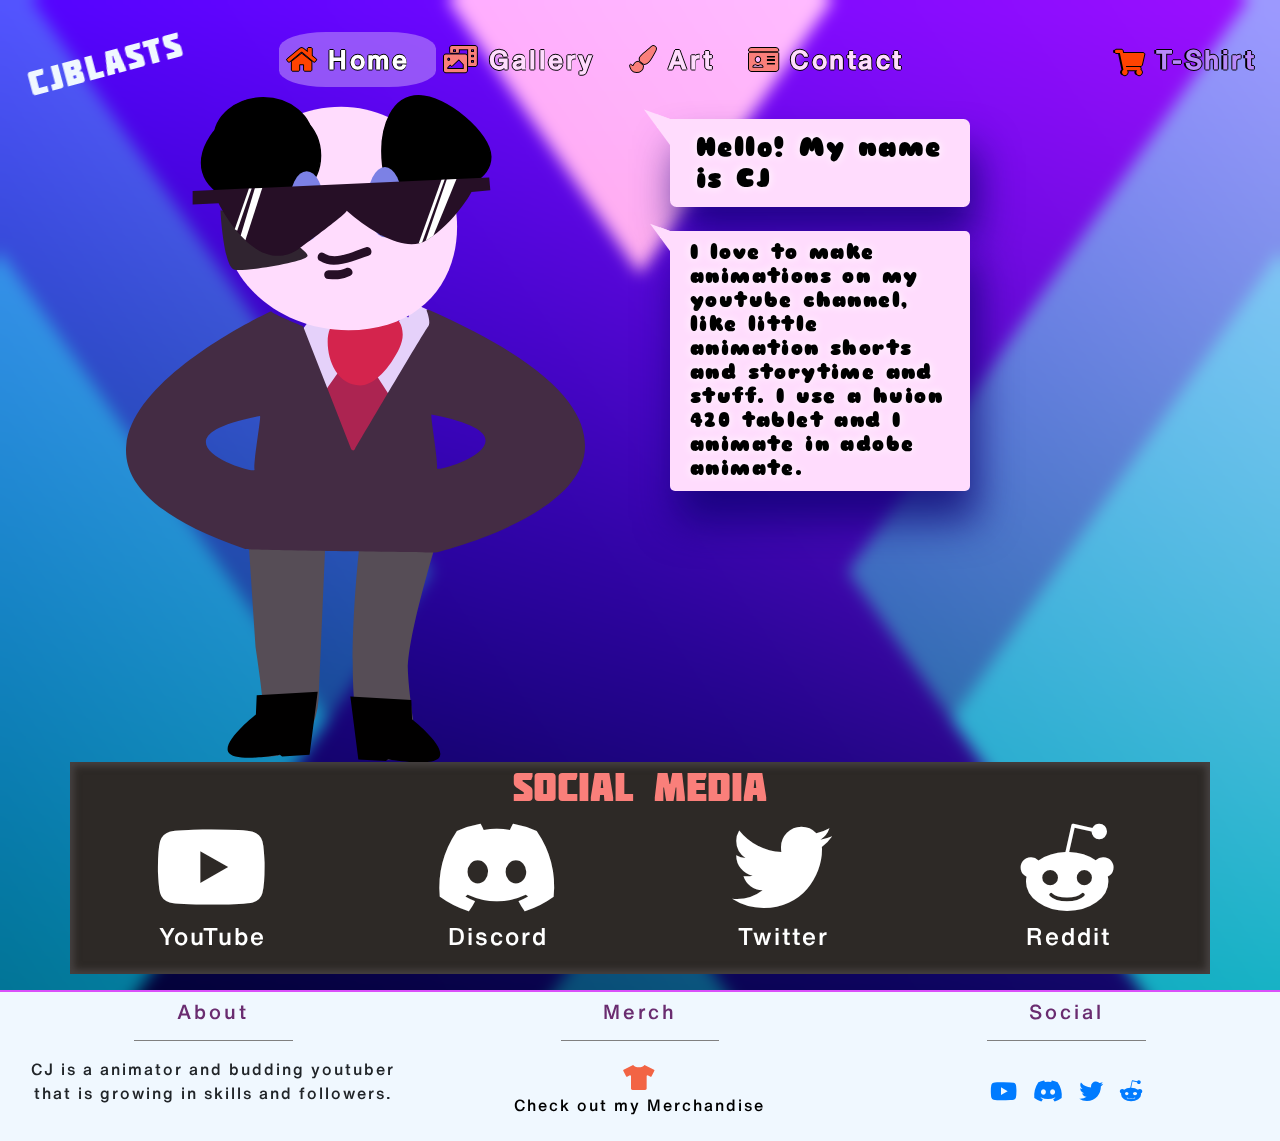
==== commit 43023b88: "fixed validation errors" ====
--- a/index.html
+++ b/index.html
@@ -10,8 +10,8 @@
         href="https://cdnjs.cloudflare.com/ajax/libs/twitter-bootstrap/4.5.2/css/bootstrap.min.css" />
     <link rel="stylesheet" href="https://cdnjs.cloudflare.com/ajax/libs/font-awesome/5.15.0/css/all.min.css" />
     <!-- *Custom CSS -->
-    <link rel="preload" href="./css/fonts/HelveticaNowText-Medium.otf" />
-    <link rel="preload" href="./css/fonts/Molot.otf" />
+    <link rel="preload" href="./css/fonts/HelveticaNowText-Medium.otf" as="style" />
+    <link rel="preload" href="./css/fonts/Molot.otf" as="style" />
     <link rel="stylesheet" href="assets/css/transitions.css" />
     <link rel="stylesheet" href="assets/css/utilities.css" />
     <link rel="stylesheet" href="assets/css/style.css" />
@@ -36,21 +36,21 @@
                         <li class="nav-item active">
                             <a class="nav-link hvr-pulse-grow" href="index.html"><i class="fas fa-home"
                                     aria-hidden="true"></i>
-                                Home&nbsp&nbsp;
+                                Home&nbsp;&nbsp;
                                 <span class="sr-only">(current)</span></a>
                         </li>
                         <li class="nav-item">
                             <a class="nav-link hvr-pulse-grow" href="gallery.html"><i class="fas fa-photo-video"
                                     aria-hidden="true"></i>
-                                Gallery&nbsp&nbsp;</a>
+                                Gallery&nbsp;&nbsp;</a>
                         </li>
                         <li class="nav-item">
                             <a class="nav-link hvr-pulse-grow" href="art.html"><i class="fas fa-paint-brush"
-                                    aria-hidden="true"></i> Art&nbsp&nbsp;</a>
+                                    aria-hidden="true"></i> Art&nbsp;&nbsp;</a>
                         </li>
                         <li class="nav-item">
                             <a class="nav-link hvr-pulse-grow" href="contact.html"><i class="fas fa-id-card"
-                                    aria-hidden="true"></i> Contact&nbsp&nbsp;</a>
+                                    aria-hidden="true"></i> Contact&nbsp;&nbsp;</a>
                         </li>
                     </ul>
                     <!-- Aligned Merch External Link to Right SIde -->
@@ -67,11 +67,10 @@
         </header>
         <!-- //*navigation -->
         <!-- Top Fold Figure-->
-        <section class="container">
+        <div class="container">
             <div class="row">
                 <div class="col-6 col-md-6 col-sm-4 order-2 order-md-1 text-center">
-                    <svg class="my-fig" alt="animated Panda representing cjblasts" xmlns="http://www.w3.org/2000/svg"
-                        viewbox="0 0 312.61 454.58" width="85%">
+                    <svg class="my-fig" xmlns="http://www.w3.org/2000/svg" viewbox="0 0 312.61 454.58" width="85%">
                         <defs>
                             <style>
                                 .cls-1 {
@@ -210,7 +209,7 @@
                     </div>
                 </div>
             </div>
-        </section>
+        </div>
         <!-- Bottom Fold -->
         <div class="container social-media mb-3">
             <div class="row">
--- a/assets/css/style.css
+++ b/assets/css/style.css
@@ -23,12 +23,18 @@
     background-blend-mode: soft-light, screen, darken, normal;
     background-repeat: no-repeat;
     background-size: cover;
+     backdrop-filter: blur(8px);
     -webkit-backdrop-filter: blur(8px);
-            backdrop-filter: blur(8px);
-}
-
+           
+}
+/* text shadow credit goes    https://stackoverflow.com/questions/23968961/css-how-can-i-make-a-font-readable-over-any-color    changed to 0.5*/
 .sale span {
-    color: #ffdcfd;
+    color: #B889FA;
+    text-shadow:
+        0.05em 0 black,
+        0 0.05em black,
+        -0.05em 0 black,
+        0 -0.05em black;
 }
 
 h1 {
@@ -67,28 +73,31 @@
 }
 
 .navbar-nav .nav-link {
-    color: #6a2c70;
+    color: #ffdcfd;
     letter-spacing: 2.2px;
-    font-weight: 400;
+    font-weight: 600;
     letter-spacing: 2.5PX;
     font-size: 26px;
-    text-shadow: 1px 1px 1px rgba(0, 0, 0, 0.267);
+    text-shadow:
+        0.03em 0 black,
+        0 0.03em black,
+        -0.03em 0 black,
+        0 -0.03em black;
 }
 
 .fa-shopping-cart:before {
     color: #ff4301;
 }
 
-ul li a .orange{
-    color: #ff4301; important;
-    z-index: 3;
-}
-
 .navbar-nav>.active>a>i {
     color: #ff4301;
 
 }
 
+.navbar-nav a i {
+    color:#FA7F7A;
+
+}
 .navbar-nav>.active>a {
     background-color: rgba(184, 137, 250, 0.6);
     color: #fff;
@@ -137,7 +146,7 @@
     line-height: 1.2;
     letter-spacing: 1.4px;
     font-weight: 600;
-    align-content: justify;
+
 }
 
 .speech-bubble2::after,
@@ -154,7 +163,7 @@
 }
 
 .title {
-    color: #e94b3cff;
+    color: #FA7F7A;
 }
 
 /* //  inset border style inspired from "https://tympanus.net/Tutorials/BasicReadyToUseCSSStyles/" */
@@ -197,7 +206,7 @@
     }
 }
 .btn-sm {
-    padding: 0.25rem 0.5rem;
+    padding: 0.25rem 0.25rem;
     font-size: 1.5rem;
     line-height: 2.5;
     border-radius: 0.2rem;
@@ -229,9 +238,12 @@
 }
 
 .modal-open {
-    top: 25%;
-    overflow: visible;
-
+    bottom: 0;
+  left: 0;
+  margin: auto; 
+  position: fixed;
+  right: 0;
+  top: 0;
 }
 
 .showcase-link,
@@ -344,7 +356,6 @@
     line-height: 1.2;
     letter-spacing: 1.4px;
     font-weight: 600;
-    align-content: justify;
 }
 
 .comming-soon {
@@ -496,4 +507,5 @@
     }
 
 
-}+}
+
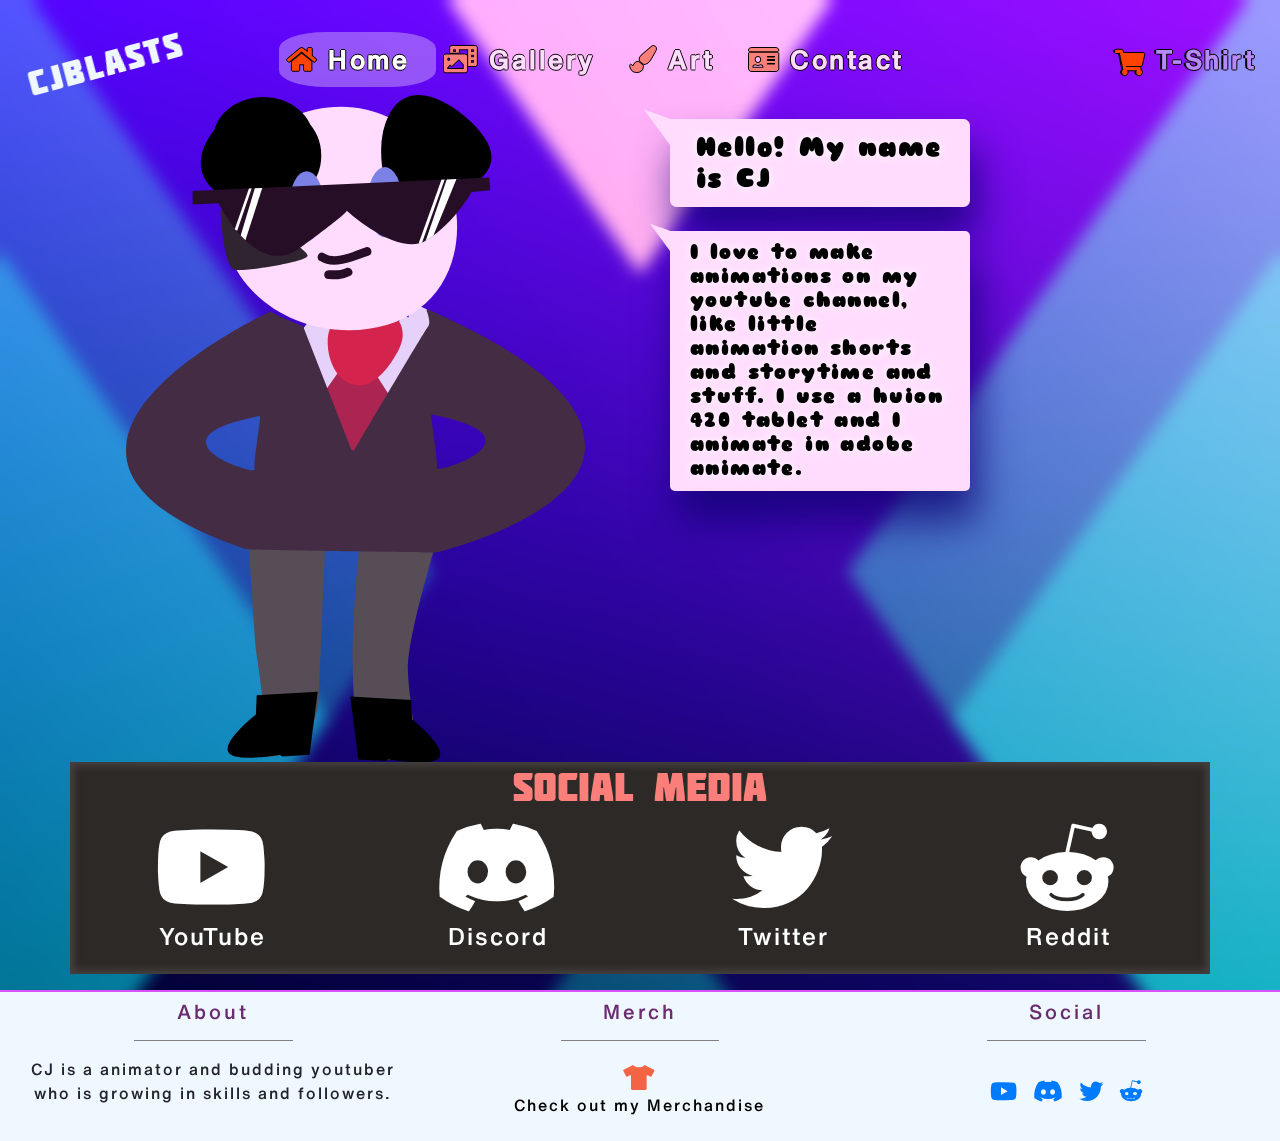
==== commit 137b0da2: "readme entry" ====
--- a/index.html
+++ b/index.html
@@ -242,28 +242,33 @@
         <footer class="footer-home container-fluid pt-2 social">
             <div class="row">
                 <div class="col-sm-4 text-center">
-                    <h5 class="footer-title uppercase">About</h5>
+                    <div class="footer-title uppercase">
+                        <h5>About</h5>
+                    </div>
                     <hr class="new1">
                     <p class="inline-block px-3">
-                        CJ is a animator and budding youtuber that is growing in skills and
+                        CJ is a animator and budding youtuber who is growing in skills and
                         followers.
                     </p>
                 </div>
                 <div class="col-sm-4 text-center">
-                    <h5 class="footer-title uppercase">Merch</h5>
+                    <div class="footer-title uppercase">
+                        <h5>Merch</h5>
+                    </div>
                     <hr class="new1">
 
                     <div class="list-inline footer-item">
                         <a class="offer" href="https://teespring.com/stores/cjblasts-merch" target="_blank"
                             rel="noopener"><i class="fas fa-tshirt" title="Merchindise Store"></i>
-                            <p>Check
-                                out my <span>Merchandise</span></p>
+                            <p>Check out my <span>Merchandise</span></p>
                         </a>
                     </div>
 
                 </div>
                 <div class="col-sm-4 text-center">
-                    <h5 class="footer-title uppercase ">Social</h5>
+                    <div class="footer-title uppercase">
+                        <h5>Social</h5>
+                    </div>
                     <hr class="new1">
                     <ul class="list-inline social-links d-flex justify-content-center">
                         <li class="list-inline-item ui-footer">
